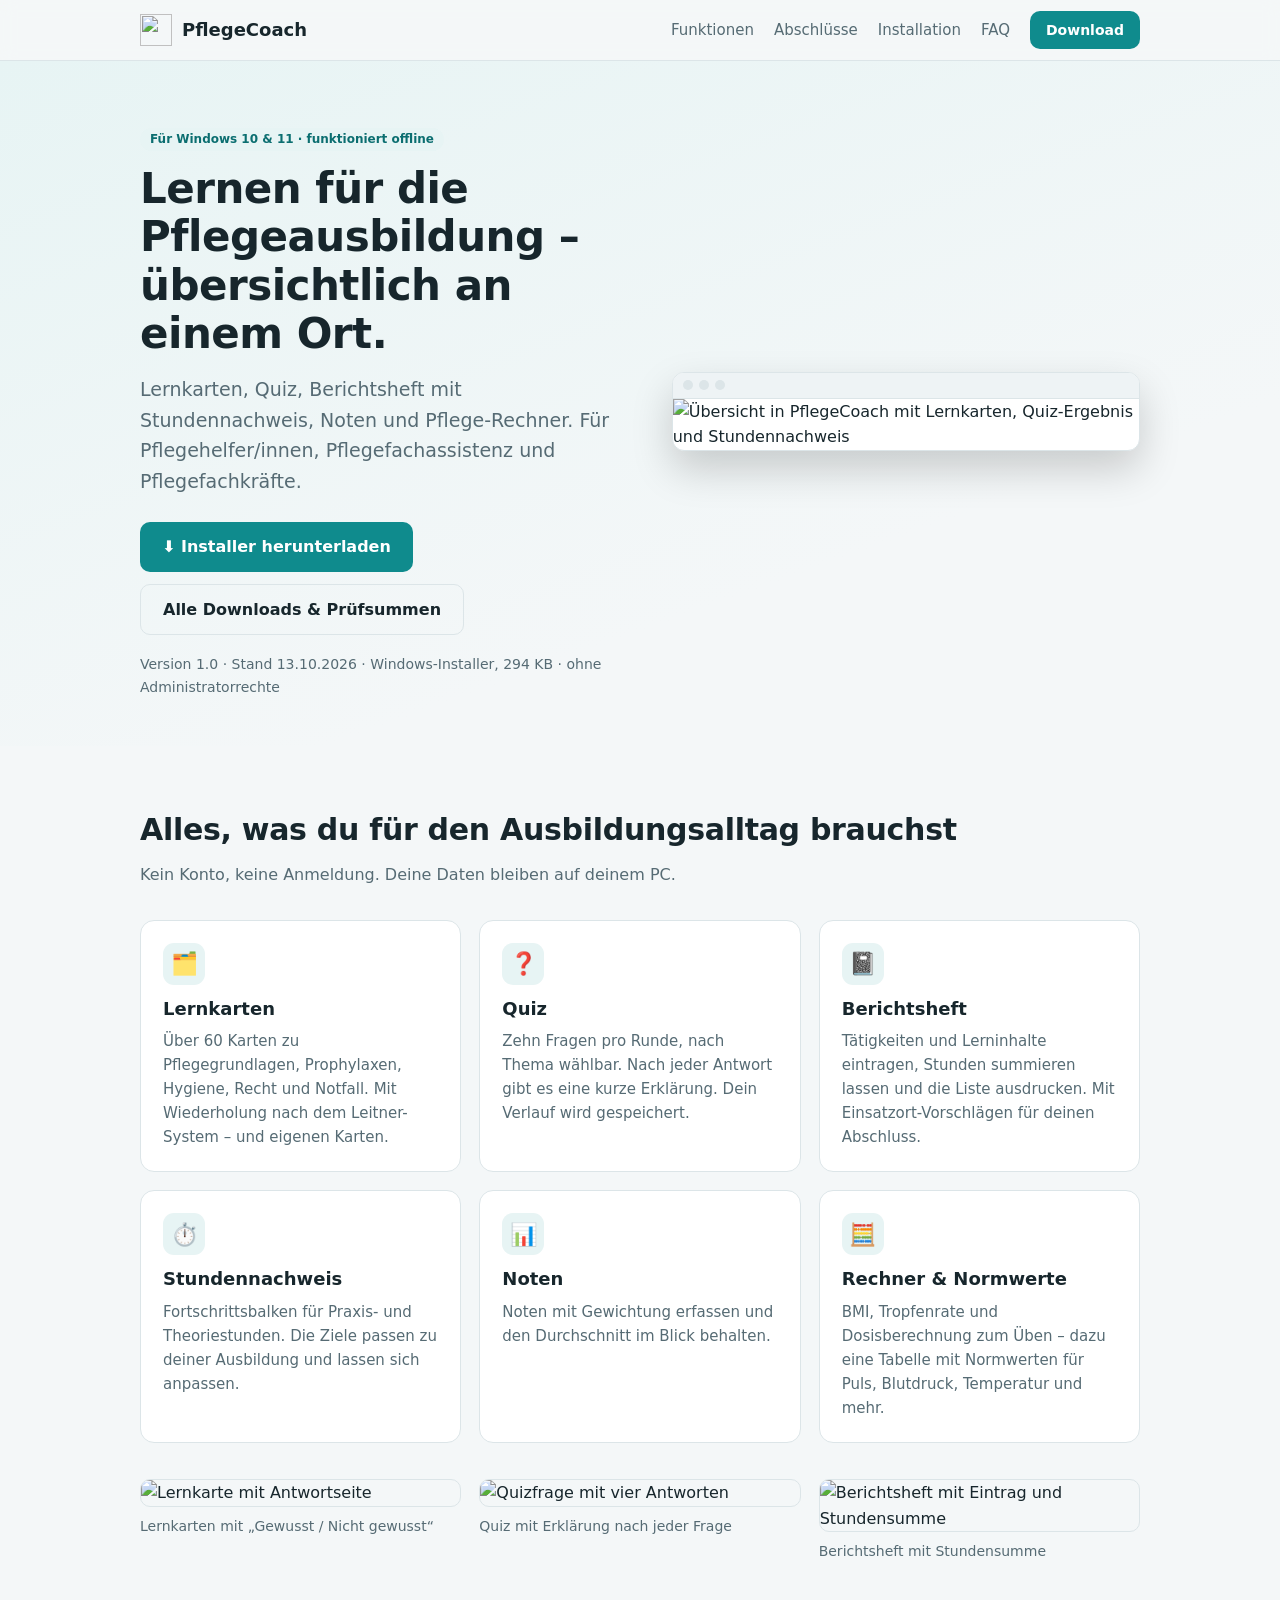
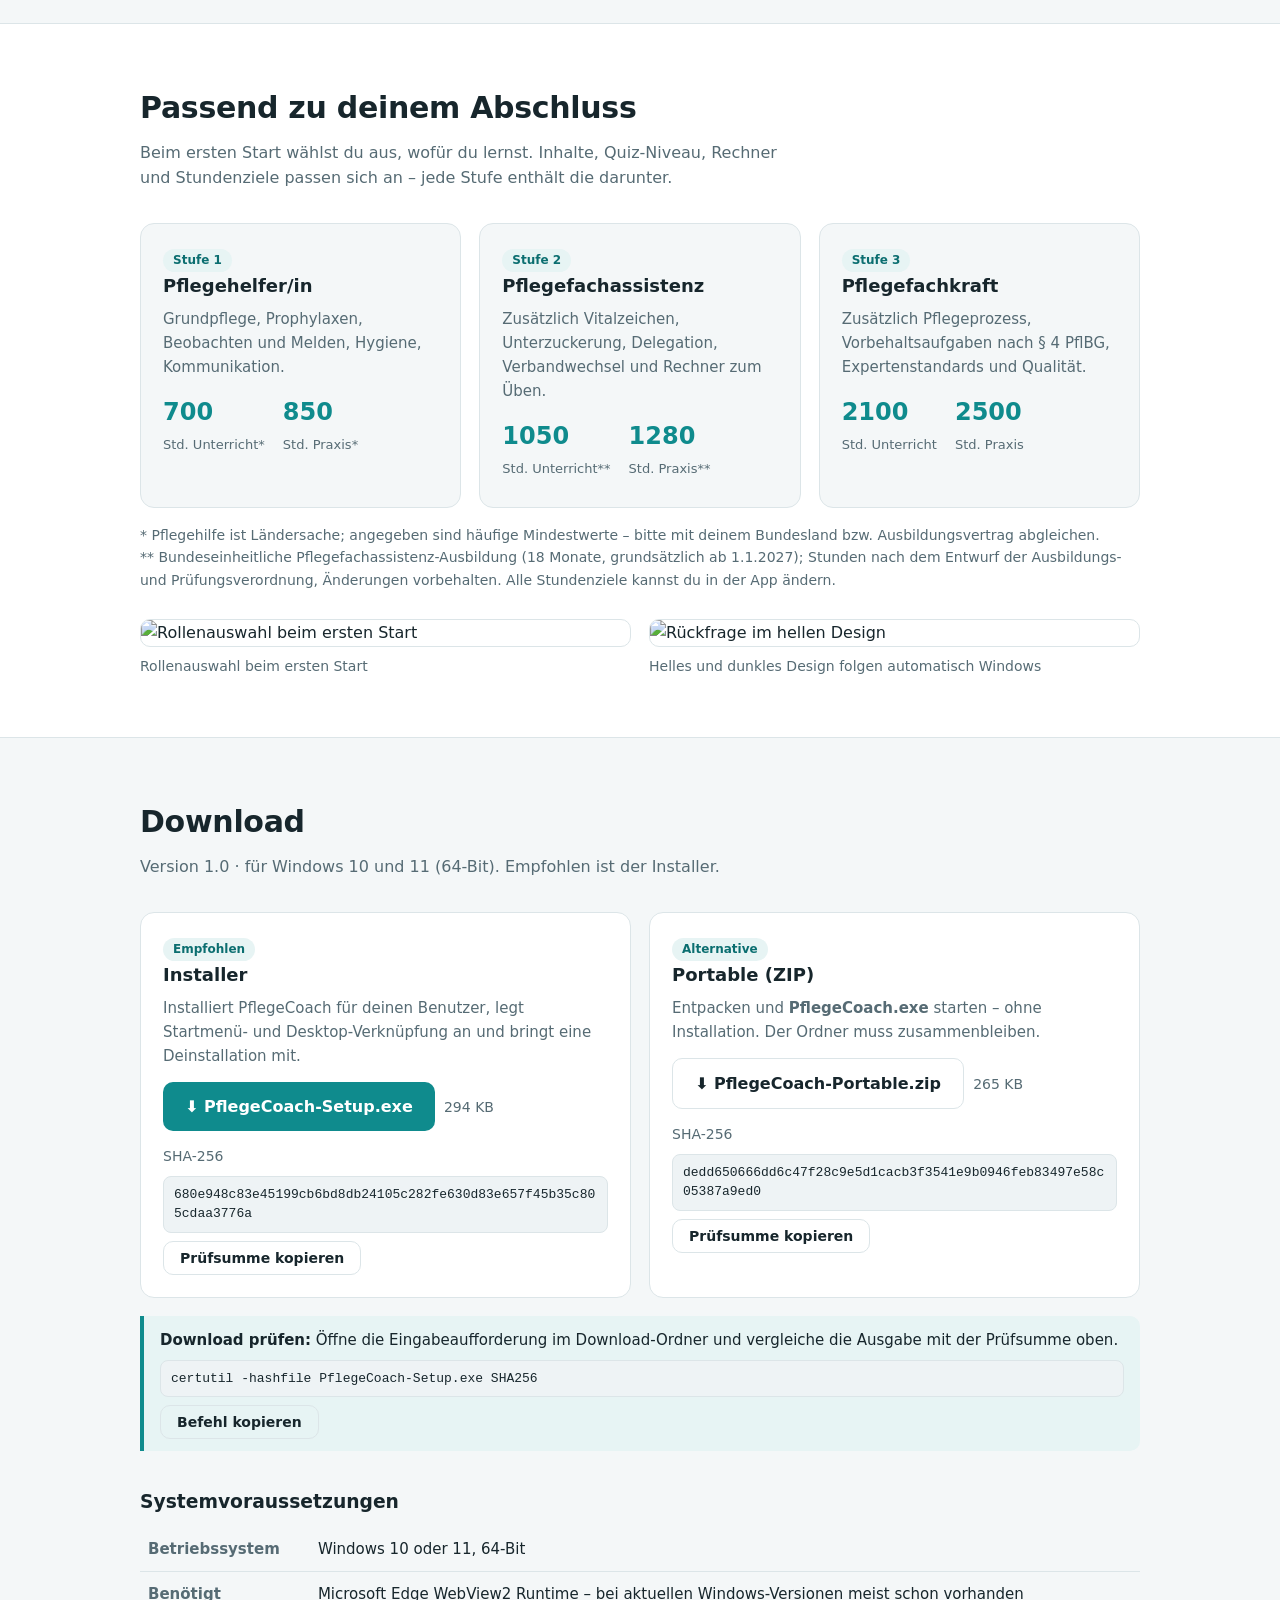
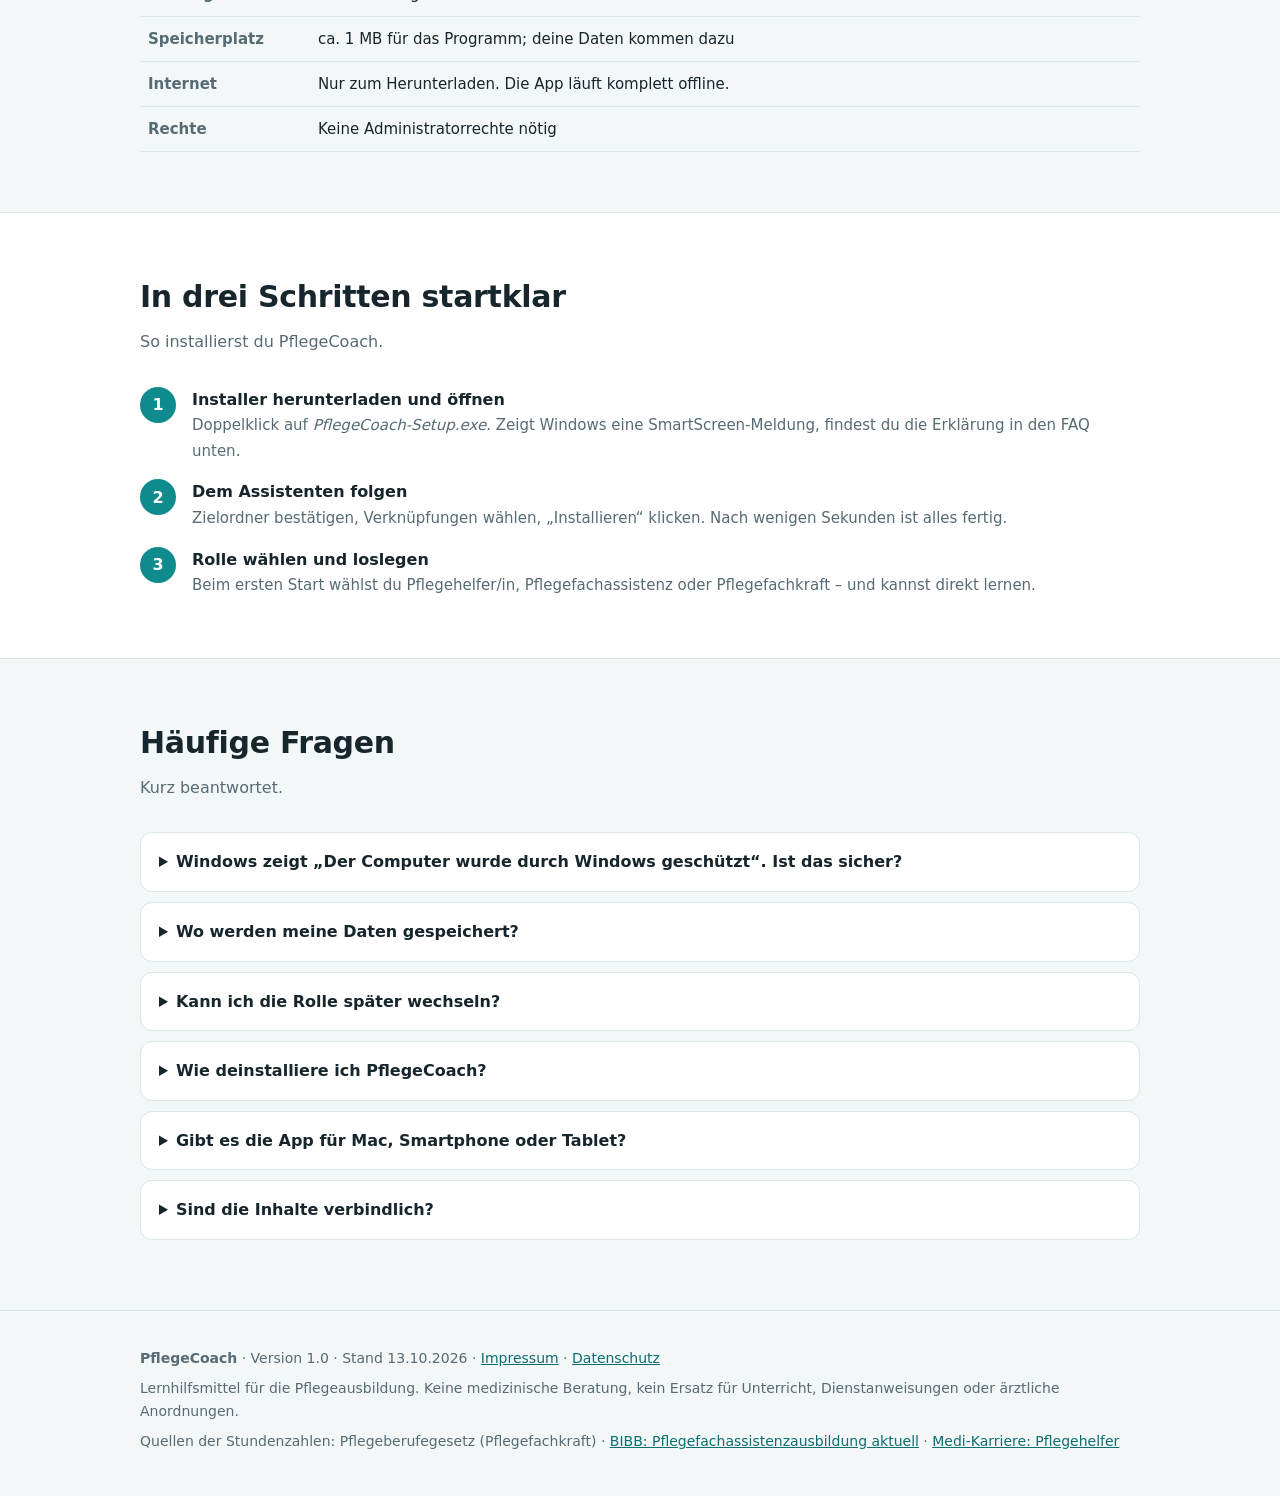
==== index.html @ d949d6c8 "Add files via upload" ====
<!doctype html>
<html lang="de">
<head>
<meta charset="utf-8">
<meta name="viewport" content="width=device-width,initial-scale=1">
<title>PflegeCoach – Lernen für die Pflegeausbildung | Download für Windows</title>
<meta name="description" content="PflegeCoach: Lernkarten, Quiz, Berichtsheft und Stundennachweis für Pflegehelfer, Pflegefachassistenz und Pflegefachkräfte. Offline-App für Windows – jetzt herunterladen.">
<link rel="icon" href="favicon.ico">
<style>
:root{--bg:#f4f7f8;--card:#fff;--tx:#17262c;--mut:#566b74;--pri:#0f8b8d;--pri2:#0b6e70;--bd:#dce5e8;--soft:#e7f4f4;--code:#eef3f5;--hero:linear-gradient(160deg,#e7f4f4 0%,#f4f7f8 70%)}
@media (prefers-color-scheme:dark){:root{--bg:#0f1618;--card:#182226;--tx:#e6eef0;--mut:#9bb0b8;--pri:#2bb5b8;--pri2:#47c9cc;--bd:#2a3a40;--soft:#16302f;--code:#0f1618;--hero:linear-gradient(160deg,#143030 0%,#0f1618 70%)}}
*{box-sizing:border-box}
html{scroll-behavior:smooth}section{scroll-margin-top:70px}
body{margin:0;font:16px/1.6 "Segoe UI",system-ui,-apple-system,sans-serif;background:var(--bg);color:var(--tx)}
a{color:var(--pri2)}
img{max-width:100%;height:auto}
.wrap{max-width:1040px;margin:0 auto;padding:0 20px}
header{position:sticky;top:0;z-index:10;background:color-mix(in srgb,var(--bg) 88%,transparent);backdrop-filter:blur(8px);border-bottom:1px solid var(--bd)}
.nav{display:flex;align-items:center;gap:20px;height:60px}
.brand{display:flex;align-items:center;gap:10px;font-weight:700;font-size:18px;color:var(--tx);text-decoration:none;margin-right:auto}
.brand img{width:32px;height:32px}
.nav a.l{color:var(--mut);text-decoration:none;font-size:15px}.nav a.l:hover{color:var(--tx)}
.btn{display:inline-flex;align-items:center;gap:8px;background:var(--pri);color:#fff;text-decoration:none;border-radius:10px;padding:12px 22px;font-weight:600;font-size:16px;border:0;cursor:pointer;font-family:inherit}
.btn:hover{background:var(--pri2)}
.btn.g{background:transparent;color:var(--tx);border:1px solid var(--bd)}.btn.g:hover{background:var(--soft)}
.btn.s{padding:8px 16px;font-size:14px}
.hero{background:var(--hero);padding:64px 0 48px}
.hero .wrap{display:grid;grid-template-columns:1.05fr 1fr;gap:40px;align-items:center}
h1{font-size:42px;line-height:1.15;margin:0 0 16px;letter-spacing:-.5px}
.lead{font-size:19px;color:var(--mut);margin:0 0 26px}
.cta{display:flex;flex-wrap:wrap;gap:12px;margin-bottom:18px}
.meta{font-size:14px;color:var(--mut)}
.frame{border:1px solid var(--bd);border-radius:12px;overflow:hidden;box-shadow:0 18px 40px rgba(0,0,0,.18);background:var(--card)}
.frame .bar{height:26px;background:var(--code);border-bottom:1px solid var(--bd);display:flex;align-items:center;gap:6px;padding:0 10px}
.frame .bar i{width:10px;height:10px;border-radius:50%;background:var(--bd)}
.frame img{display:block;width:100%}
section{padding:60px 0}
section.alt{background:var(--card);border-block:1px solid var(--bd)}
h2{font-size:30px;margin:0 0 8px;letter-spacing:-.3px}
.sub{color:var(--mut);margin:0 0 32px;max-width:640px}
.grid{display:grid;gap:18px}
.g3{grid-template-columns:repeat(3,1fr)}.g2{grid-template-columns:repeat(2,1fr)}
.card{background:var(--card);border:1px solid var(--bd);border-radius:14px;padding:22px}
section.alt .card{background:var(--bg)}
.card h3{margin:10px 0 6px;font-size:18px}.card p{margin:0;color:var(--mut);font-size:15px}
.ic{width:42px;height:42px;border-radius:11px;background:var(--soft);display:grid;place-items:center;font-size:22px}
.role h3{margin-top:0}
.role .h{display:flex;gap:18px;margin:14px 0 4px}.role .h b{display:block;font-size:24px;color:var(--pri)}.role .h span{font-size:13px;color:var(--mut)}
.tag{display:inline-block;font-size:12px;background:var(--soft);color:var(--pri2);border-radius:20px;padding:2px 10px;font-weight:600}
.steps{counter-reset:s;display:grid;gap:16px}
.step{display:flex;gap:16px;align-items:flex-start}
.step:before{counter-increment:s;content:counter(s);flex:none;width:36px;height:36px;border-radius:50%;background:var(--pri);color:#fff;display:grid;place-items:center;font-weight:700}
.step b{display:block}.step span{color:var(--mut);font-size:15px}
.shots{display:grid;grid-template-columns:repeat(3,1fr);gap:18px}
.shots figure{margin:0}.shots figcaption{font-size:14px;color:var(--mut);margin-top:8px}
.shots img{border:1px solid var(--bd);border-radius:10px;display:block;width:100%}
.dl{display:grid;grid-template-columns:1fr 1fr;gap:18px}
.dl .card h3{margin-top:0}
code,.hash{font:13px/1.5 Consolas,"Cascadia Mono",monospace;background:var(--code);border:1px solid var(--bd);border-radius:8px;padding:8px 10px;display:block;word-break:break-all;margin:8px 0}
.row{display:flex;gap:8px;align-items:center;flex-wrap:wrap}
table{width:100%;border-collapse:collapse;font-size:15px}td,th{padding:10px 8px;border-bottom:1px solid var(--bd);text-align:left;vertical-align:top}th{color:var(--mut);font-weight:600}
details{background:var(--card);border:1px solid var(--bd);border-radius:12px;padding:4px 18px;margin-bottom:10px}
summary{cursor:pointer;font-weight:600;padding:12px 0}
details p{margin:0 0 14px;color:var(--mut)}
footer{padding:36px 0;border-top:1px solid var(--bd);color:var(--mut);font-size:14px}
footer p{margin:0 0 8px}
.note{border-left:4px solid var(--pri);background:var(--soft);border-radius:0 10px 10px 0;padding:12px 16px;font-size:15px;margin-top:18px}
@media (max-width:820px){.hero .wrap,.dl{grid-template-columns:1fr}.g3,.shots{grid-template-columns:1fr}.g2{grid-template-columns:1fr}h1{font-size:32px}.nav a.l{display:none}.hero{padding:40px 0 32px}section{padding:44px 0}}
</style>
</head>
<body>
<header><div class="wrap nav">
 <a class="brand" href="#"><img src="img/icon.png" alt="">PflegeCoach</a>
 <a class="l" href="#funktionen">Funktionen</a><a class="l" href="#rollen">Abschlüsse</a><a class="l" href="#installation">Installation</a><a class="l" href="#faq">FAQ</a>
 <a class="btn s" href="#download">Download</a>
</div></header>

<div class="hero"><div class="wrap">
 <div>
  <span class="tag">Für Windows 10 &amp; 11 · funktioniert offline</span>
  <h1 style="margin-top:14px">Lernen für die Pflegeausbildung – übersichtlich an einem Ort.</h1>
  <p class="lead">Lernkarten, Quiz, Berichtsheft mit Stundennachweis, Noten und Pflege-Rechner. Für Pflegehelfer/innen, Pflegefachassistenz und Pflegefachkräfte.</p>
  <div class="cta">
   <a class="btn" href="downloads/PflegeCoach-Setup.exe" download>⬇ Installer herunterladen</a>
   <a class="btn g" href="#download">Alle Downloads &amp; Prüfsummen</a>
  </div>
  <div class="meta">Version 1.0 · Stand 13.10.2026 · Windows-Installer, 294 KB · ohne Administratorrechte</div>
 </div>
 <div class="frame"><div class="bar"><i></i><i></i><i></i></div><img src="img/uebersicht.png" alt="Übersicht in PflegeCoach mit Lernkarten, Quiz-Ergebnis und Stundennachweis"></div>
</div></div>

<section id="funktionen"><div class="wrap">
 <h2>Alles, was du für den Ausbildungsalltag brauchst</h2>
 <p class="sub">Kein Konto, keine Anmeldung. Deine Daten bleiben auf deinem PC.</p>
 <div class="grid g3">
  <div class="card"><div class="ic">🗂️</div><h3>Lernkarten</h3><p>Über 60 Karten zu Pflegegrundlagen, Prophylaxen, Hygiene, Recht und Notfall. Mit Wiederholung nach dem Leitner-System – und eigenen Karten.</p></div>
  <div class="card"><div class="ic">❓</div><h3>Quiz</h3><p>Zehn Fragen pro Runde, nach Thema wählbar. Nach jeder Antwort gibt es eine kurze Erklärung. Dein Verlauf wird gespeichert.</p></div>
  <div class="card"><div class="ic">📓</div><h3>Berichtsheft</h3><p>Tätigkeiten und Lerninhalte eintragen, Stunden summieren lassen und die Liste ausdrucken. Mit Einsatzort-Vorschlägen für deinen Abschluss.</p></div>
  <div class="card"><div class="ic">⏱️</div><h3>Stundennachweis</h3><p>Fortschrittsbalken für Praxis- und Theoriestunden. Die Ziele passen zu deiner Ausbildung und lassen sich anpassen.</p></div>
  <div class="card"><div class="ic">📊</div><h3>Noten</h3><p>Noten mit Gewichtung erfassen und den Durchschnitt im Blick behalten.</p></div>
  <div class="card"><div class="ic">🧮</div><h3>Rechner &amp; Normwerte</h3><p>BMI, Tropfenrate und Dosisberechnung zum Üben – dazu eine Tabelle mit Normwerten für Puls, Blutdruck, Temperatur und mehr.</p></div>
 </div>
 <div class="shots" style="margin-top:36px">
  <figure><img src="img/lernkarten.png" alt="Lernkarte mit Antwortseite" loading="lazy"><figcaption>Lernkarten mit „Gewusst / Nicht gewusst“</figcaption></figure>
  <figure><img src="img/quiz.png" alt="Quizfrage mit vier Antworten" loading="lazy"><figcaption>Quiz mit Erklärung nach jeder Frage</figcaption></figure>
  <figure><img src="img/berichtsheft.png" alt="Berichtsheft mit Eintrag und Stundensumme" loading="lazy"><figcaption>Berichtsheft mit Stundensumme</figcaption></figure>
 </div>
</div></section>

<section id="rollen" class="alt"><div class="wrap">
 <h2>Passend zu deinem Abschluss</h2>
 <p class="sub">Beim ersten Start wählst du aus, wofür du lernst. Inhalte, Quiz-Niveau, Rechner und Stundenziele passen sich an – jede Stufe enthält die darunter.</p>
 <div class="grid g3">
  <div class="card role"><span class="tag">Stufe 1</span><h3>Pflegehelfer/in</h3><p>Grundpflege, Prophylaxen, Beobachten und Melden, Hygiene, Kommunikation.</p>
   <div class="h"><div><b>700</b><span>Std. Unterricht*</span></div><div><b>850</b><span>Std. Praxis*</span></div></div></div>
  <div class="card role"><span class="tag">Stufe 2</span><h3>Pflegefachassistenz</h3><p>Zusätzlich Vitalzeichen, Unterzuckerung, Delegation, Verbandwechsel und Rechner zum Üben.</p>
   <div class="h"><div><b>1050</b><span>Std. Unterricht**</span></div><div><b>1280</b><span>Std. Praxis**</span></div></div></div>
  <div class="card role"><span class="tag">Stufe 3</span><h3>Pflegefachkraft</h3><p>Zusätzlich Pflegeprozess, Vorbehaltsaufgaben nach § 4 PflBG, Expertenstandards und Qualität.</p>
   <div class="h"><div><b>2100</b><span>Std. Unterricht</span></div><div><b>2500</b><span>Std. Praxis</span></div></div></div>
 </div>
 <p class="meta" style="margin-top:16px">* Pflegehilfe ist Ländersache; angegeben sind häufige Mindestwerte – bitte mit deinem Bundesland bzw. Ausbildungsvertrag abgleichen.<br>** Bundeseinheitliche Pflegefachassistenz-Ausbildung (18 Monate, grundsätzlich ab 1.1.2027); Stunden nach dem Entwurf der Ausbildungs- und Prüfungsverordnung, Änderungen vorbehalten. Alle Stundenziele kannst du in der App ändern.</p>
 <div class="shots" style="margin-top:28px;grid-template-columns:repeat(2,1fr)">
  <figure><img src="img/rollenwahl.png" alt="Rollenauswahl beim ersten Start" loading="lazy"><figcaption>Rollenauswahl beim ersten Start</figcaption></figure>
  <figure><img src="img/hell.png" alt="Rückfrage im hellen Design" loading="lazy"><figcaption>Helles und dunkles Design folgen automatisch Windows</figcaption></figure>
 </div>
</div></section>

<section id="download"><div class="wrap">
 <h2>Download</h2>
 <p class="sub">Version 1.0 · für Windows 10 und 11 (64-Bit). Empfohlen ist der Installer.</p>
 <div class="dl">
  <div class="card">
   <span class="tag">Empfohlen</span>
   <h3>Installer</h3>
   <p>Installiert PflegeCoach für deinen Benutzer, legt Startmenü- und Desktop-Verknüpfung an und bringt eine Deinstallation mit.</p>
   <p style="margin:14px 0"><a class="btn" href="downloads/PflegeCoach-Setup.exe" download>⬇ PflegeCoach-Setup.exe</a> <span class="meta">&nbsp;294 KB</span></p>
   <div class="meta">SHA-256</div>
   <div class="hash" id="h1">680e948c83e45199cb6bd8db24105c282fe630d83e657f45b35c805cdaa3776a</div>
   <button class="btn g s" data-copy="h1">Prüfsumme kopieren</button>
  </div>
  <div class="card">
   <span class="tag">Alternative</span>
   <h3>Portable (ZIP)</h3>
   <p>Entpacken und <b>PflegeCoach.exe</b> starten – ohne Installation. Der Ordner muss zusammenbleiben.</p>
   <p style="margin:14px 0"><a class="btn g" href="downloads/PflegeCoach-Portable.zip" download>⬇ PflegeCoach-Portable.zip</a> <span class="meta">&nbsp;265 KB</span></p>
   <div class="meta">SHA-256</div>
   <div class="hash" id="h2">dedd650666dd6c47f28c9e5d1cacb3f3541e9b0946feb83497e58c05387a9ed0</div>
   <button class="btn g s" data-copy="h2">Prüfsumme kopieren</button>
  </div>
 </div>
 <div class="note"><b>Download prüfen:</b> Öffne die Eingabeaufforderung im Download-Ordner und vergleiche die Ausgabe mit der Prüfsumme oben.
  <code id="cmd">certutil -hashfile PflegeCoach-Setup.exe SHA256</code>
  <button class="btn g s" data-copy="cmd">Befehl kopieren</button></div>
 <h3 style="margin:36px 0 10px">Systemvoraussetzungen</h3>
 <table>
  <tr><th>Betriebssystem</th><td>Windows 10 oder 11, 64-Bit</td></tr>
  <tr><th>Benötigt</th><td>Microsoft Edge WebView2 Runtime – bei aktuellen Windows-Versionen meist schon vorhanden</td></tr>
  <tr><th>Speicherplatz</th><td>ca. 1 MB für das Programm; deine Daten kommen dazu</td></tr>
  <tr><th>Internet</th><td>Nur zum Herunterladen. Die App läuft komplett offline.</td></tr>
  <tr><th>Rechte</th><td>Keine Administratorrechte nötig</td></tr>
 </table>
</div></section>

<section id="installation" class="alt"><div class="wrap">
 <h2>In drei Schritten startklar</h2>
 <p class="sub">So installierst du PflegeCoach.</p>
 <div class="steps">
  <div class="step"><div><b>Installer herunterladen und öffnen</b><span>Doppelklick auf <i>PflegeCoach-Setup.exe</i>. Zeigt Windows eine SmartScreen-Meldung, findest du die Erklärung in den FAQ unten.</span></div></div>
  <div class="step"><div><b>Dem Assistenten folgen</b><span>Zielordner bestätigen, Verknüpfungen wählen, „Installieren“ klicken. Nach wenigen Sekunden ist alles fertig.</span></div></div>
  <div class="step"><div><b>Rolle wählen und loslegen</b><span>Beim ersten Start wählst du Pflegehelfer/in, Pflegefachassistenz oder Pflegefachkraft – und kannst direkt lernen.</span></div></div>
 </div>
</div></section>

<section id="faq"><div class="wrap">
 <h2>Häufige Fragen</h2><p class="sub">Kurz beantwortet.</p>
 <details><summary>Windows zeigt „Der Computer wurde durch Windows geschützt“. Ist das sicher?</summary><p>Die Datei ist nicht mit einem kostenpflichtigen Code-Signing-Zertifikat signiert, deshalb warnt SmartScreen bei unbekannten Programmen. Du kannst die Echtheit prüfen: Vergleiche die SHA-256-Prüfsumme (siehe Download). Stimmt sie überein, klicke auf „Weitere Informationen“ und dann auf „Trotzdem ausführen“.</p></details>
 <details><summary>Wo werden meine Daten gespeichert?</summary><p>Lokal auf deinem PC unter <b>%LOCALAPPDATA%\PflegeCoach</b>. Die App selbst sendet keine Daten ins Internet. Unter „Daten“ kannst du jederzeit eine Sicherung als Datei exportieren und wieder importieren.</p></details>
 <details><summary>Kann ich die Rolle später wechseln?</summary><p>Ja, unter „Daten“. Dein Lernfortschritt bleibt erhalten. Die Stundenziele werden auf den neuen Abschluss gesetzt und lassen sich anpassen.</p></details>
 <details><summary>Wie deinstalliere ich PflegeCoach?</summary><p>Über „Einstellungen → Apps → PflegeCoach → Deinstallieren“ oder über die Verknüpfung im Startmenü. Du wirst gefragt, ob deine Daten behalten werden sollen – vorausgewählt ist „behalten“.</p></details>
 <details><summary>Gibt es die App für Mac, Smartphone oder Tablet?</summary><p>Aktuell nur für Windows 10/11 (64-Bit).</p></details>
 <details><summary>Sind die Inhalte verbindlich?</summary><p>Nein. PflegeCoach ist ein Lernhilfsmittel. Die Inhalte wurden nach bestem Wissen erstellt, ersetzen aber weder Unterricht noch Dienstanweisungen oder Haus- und Schulstandards. Vorschriften und Stundenzahlen können je nach Bundesland und Einrichtung abweichen.</p></details>
</div></section>

<footer><div class="wrap">
 <p><b>PflegeCoach</b> · Version 1.0 · Stand 13.10.2026 · <a href="impressum.html">Impressum</a> · <a href="datenschutz.html">Datenschutz</a></p>
 <p>Lernhilfsmittel für die Pflegeausbildung. Keine medizinische Beratung, kein Ersatz für Unterricht, Dienstanweisungen oder ärztliche Anordnungen.</p>
 <p>Quellen der Stundenzahlen: Pflegeberufegesetz (Pflegefachkraft) · <a href="https://www.bibb.de/pub-pflegefachassistenzausbildung-aktuell">BIBB: Pflegefachassistenzausbildung aktuell</a> · <a href="https://medi-karriere.de/medizinische-berufe/pflegehelfer">Medi-Karriere: Pflegehelfer</a></p>
</div></footer>

<script>
document.querySelectorAll("[data-copy]").forEach(function(b){
 b.addEventListener("click",function(){
  var t=document.getElementById(b.dataset.copy).textContent.trim(),old=b.textContent;
  try{navigator.clipboard.writeText(t).then(function(){b.textContent="Kopiert ✓";setTimeout(function(){b.textContent=old},1800)},function(){b.textContent="Bitte manuell kopieren"})}
  catch(e){b.textContent="Bitte manuell kopieren"}
 });
});
</script>
</body>
</html>
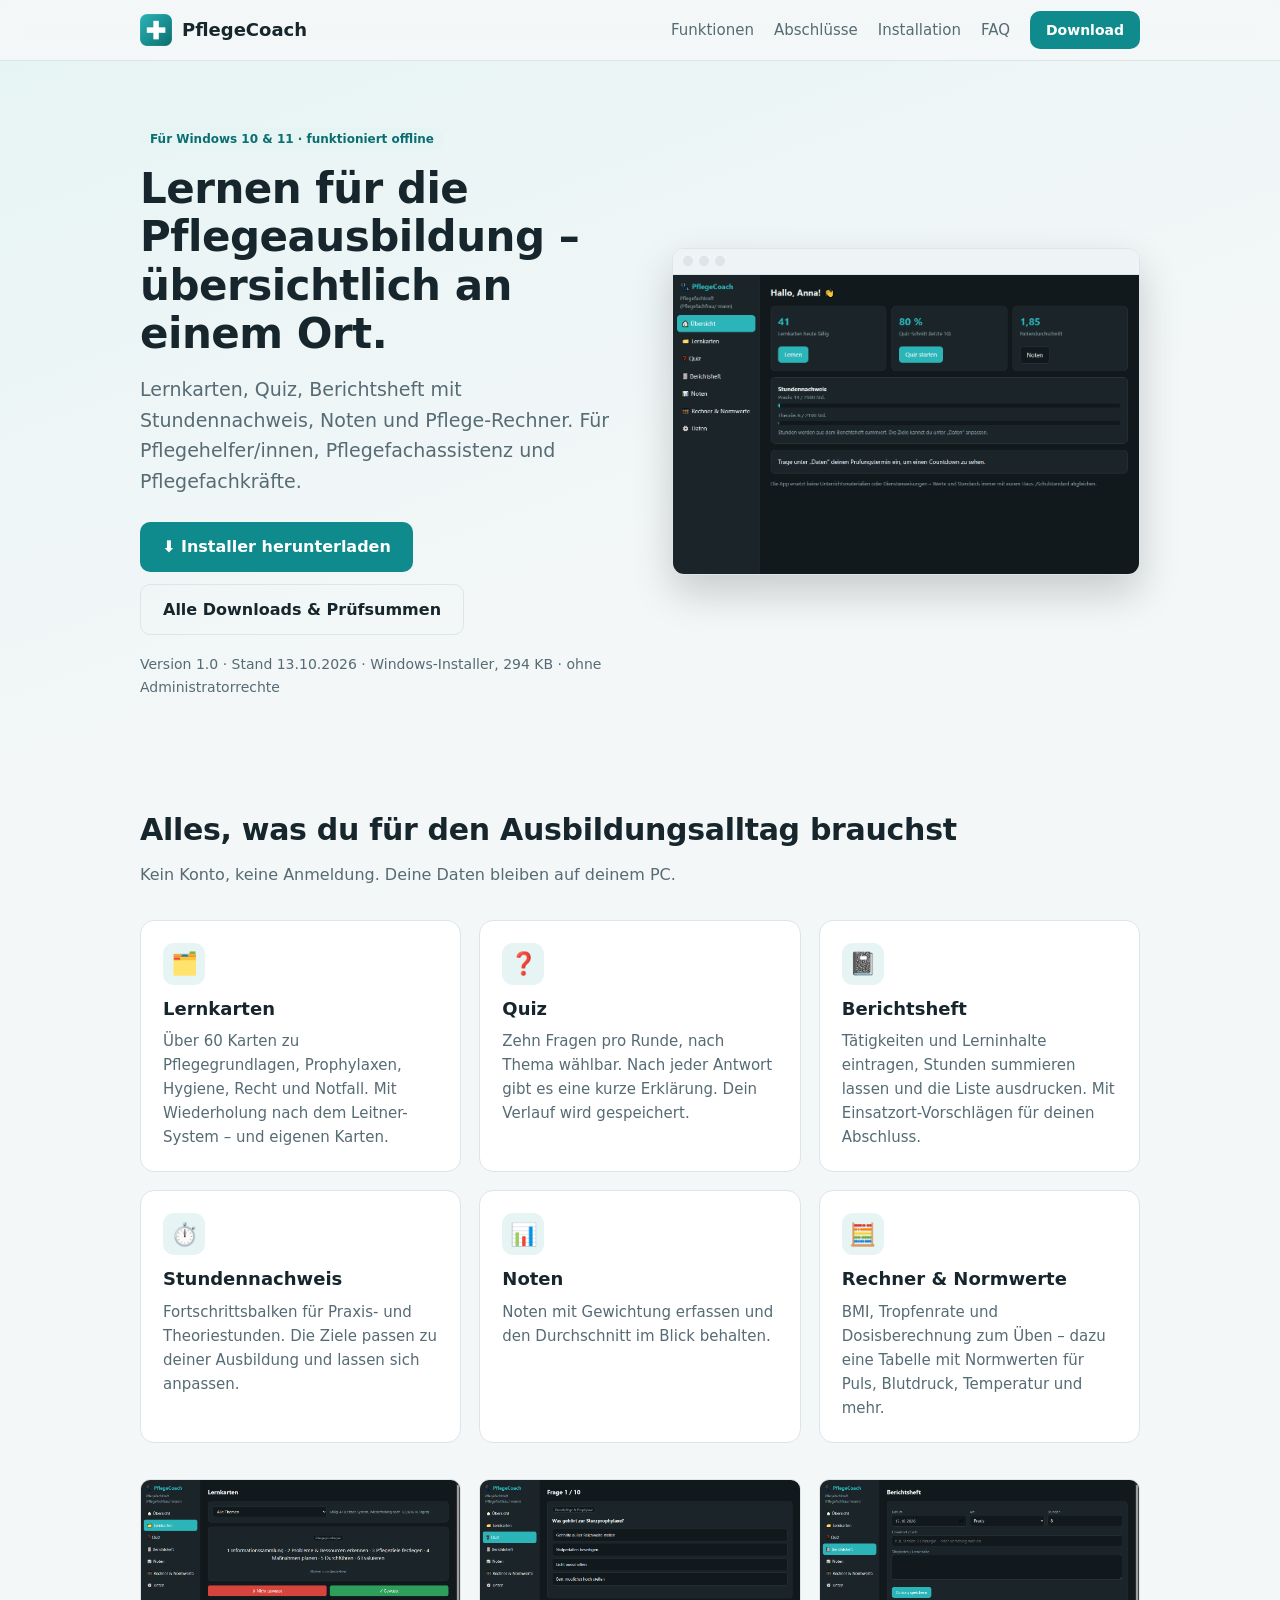
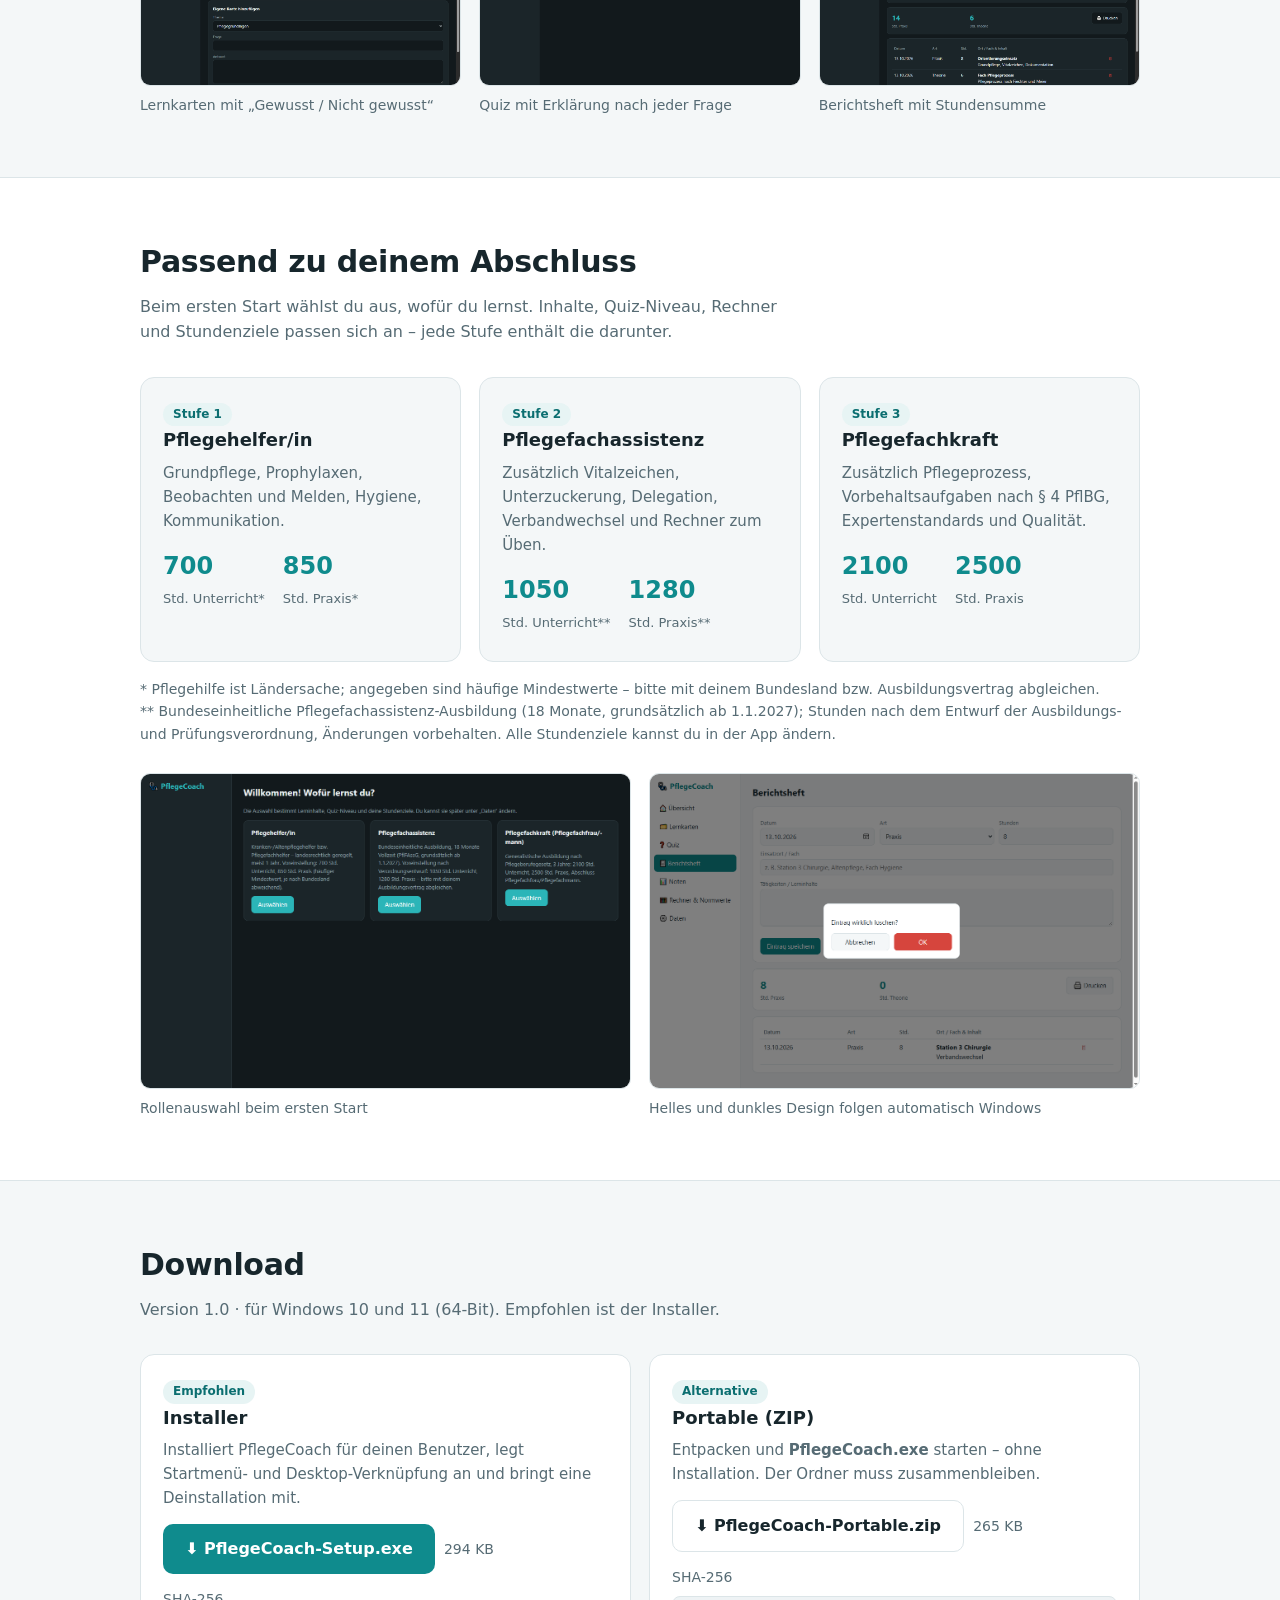
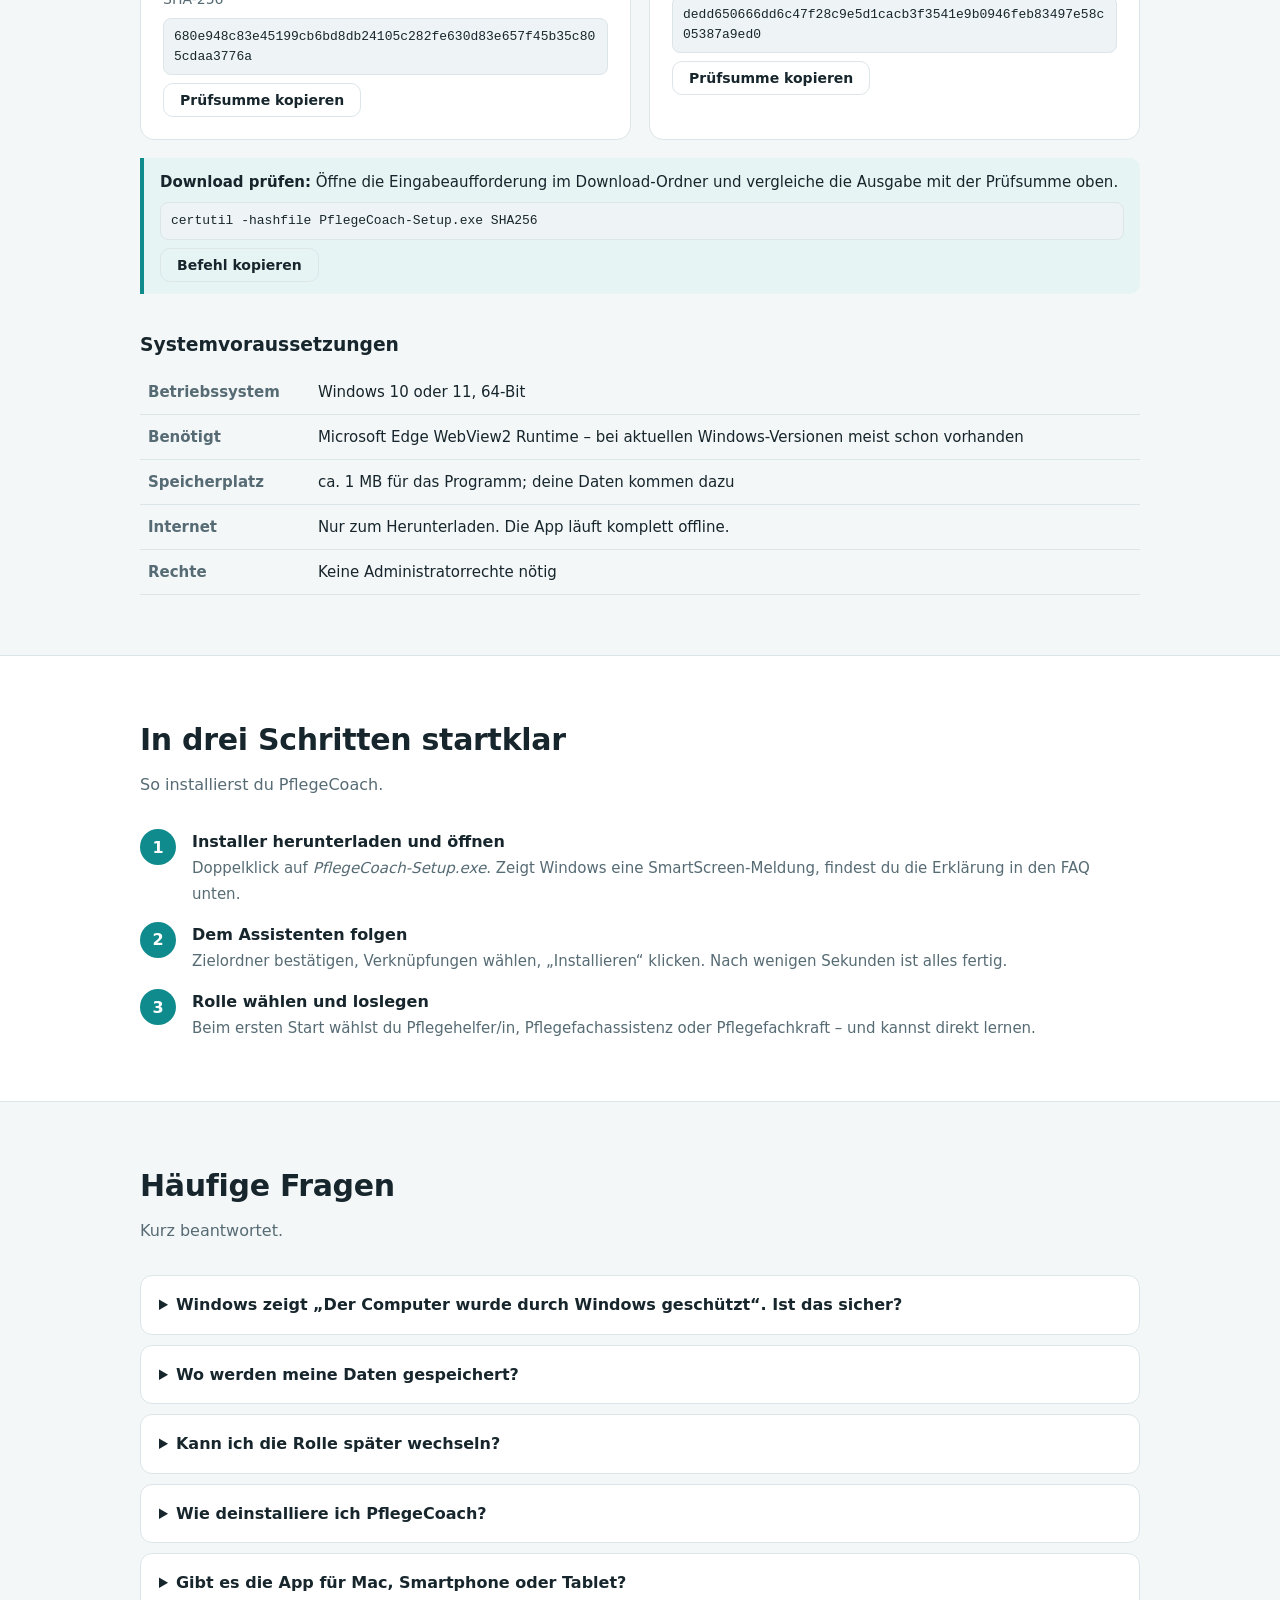
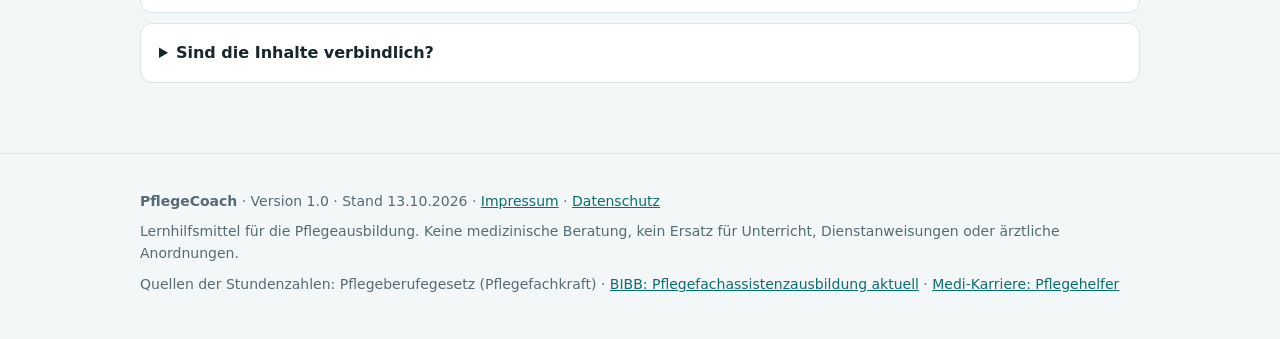
==== commit b6328072: "Startseite: Hinweis für Handy-Besucher (App läuft nur auf Windows-PCs) mit Link-Teilen-Button Co-Aut" ====
--- a/index.html
+++ b/index.html
@@ -65,7 +65,9 @@
 footer{padding:36px 0;border-top:1px solid var(--bd);color:var(--mut);font-size:14px}
 footer p{margin:0 0 8px}
 .note{border-left:4px solid var(--pri);background:var(--soft);border-radius:0 10px 10px 0;padding:12px 16px;font-size:15px;margin-top:18px}
-@media (max-width:820px){.hero .wrap,.dl{grid-template-columns:1fr}.g3,.shots{grid-template-columns:1fr}.g2{grid-template-columns:1fr}h1{font-size:32px}.nav a.l{display:none}.hero{padding:40px 0 32px}section{padding:44px 0}}
+.mhint{display:none;border-left:4px solid var(--pri);background:var(--soft);border-radius:0 10px 10px 0;padding:12px 14px;font-size:15px;margin:0 0 16px}
+.mhint b{display:block}.mhint .btn{margin-top:10px}
+@media (max-width:820px){.mhint{display:block}.hero .wrap,.dl{grid-template-columns:1fr}.g3,.shots{grid-template-columns:1fr}.g2{grid-template-columns:1fr}h1{font-size:32px}.nav a.l{display:none}.hero{padding:40px 0 32px}section{padding:44px 0}}
 </style>
 </head>
 <body>
@@ -84,6 +86,7 @@
    <a class="btn" href="downloads/PflegeCoach-Setup.exe" download>⬇ Installer herunterladen</a>
    <a class="btn g" href="#download">Alle Downloads &amp; Prüfsummen</a>
   </div>
+  <div class="mhint"><b>Auf dem Handy unterwegs?</b>PflegeCoach läuft nur auf Windows-PCs (Windows 10/11), nicht auf Handy oder Tablet. Öffne diese Seite am PC, um den Installer herunterzuladen.<br><button class="btn g s" id="sharebtn" type="button">Link an den PC schicken</button></div>
   <div class="meta">Version 1.0 · Stand 13.10.2026 · Windows-Installer, 294 KB · ohne Administratorrechte</div>
  </div>
  <div class="frame"><div class="bar"><i></i><i></i><i></i></div><img src="img/uebersicht.png" alt="Übersicht in PflegeCoach mit Lernkarten, Quiz-Ergebnis und Stundennachweis"></div>
@@ -128,6 +131,7 @@
 <section id="download"><div class="wrap">
  <h2>Download</h2>
  <p class="sub">Version 1.0 · für Windows 10 und 11 (64-Bit). Empfohlen ist der Installer.</p>
+ <div class="mhint"><b>Hinweis:</b>Diese Downloads sind für Windows-PCs, nicht für Handy oder Tablet.</div>
  <div class="dl">
   <div class="card">
    <span class="tag">Empfohlen</span>
@@ -188,6 +192,13 @@
 </div></footer>
 
 <script>
+(function(){var sb=document.getElementById("sharebtn");if(!sb)return;
+ sb.addEventListener("click",function(){var u=location.href.split("#")[0],old=sb.textContent;
+  function done(m){sb.textContent=m;setTimeout(function(){sb.textContent=old},2200)}
+  try{if(navigator.share){navigator.share({title:"PflegeCoach",text:"PflegeCoach – Lernen für die Pflegeausbildung (für Windows-PC)",url:u}).catch(function(){})}
+  else{navigator.clipboard.writeText(u).then(function(){done("Link kopiert ✓")},function(){done("Bitte Adresse manuell kopieren")})}}
+  catch(e){done("Bitte Adresse manuell kopieren")}});
+})();
 document.querySelectorAll("[data-copy]").forEach(function(b){
  b.addEventListener("click",function(){
   var t=document.getElementById(b.dataset.copy).textContent.trim(),old=b.textContent;
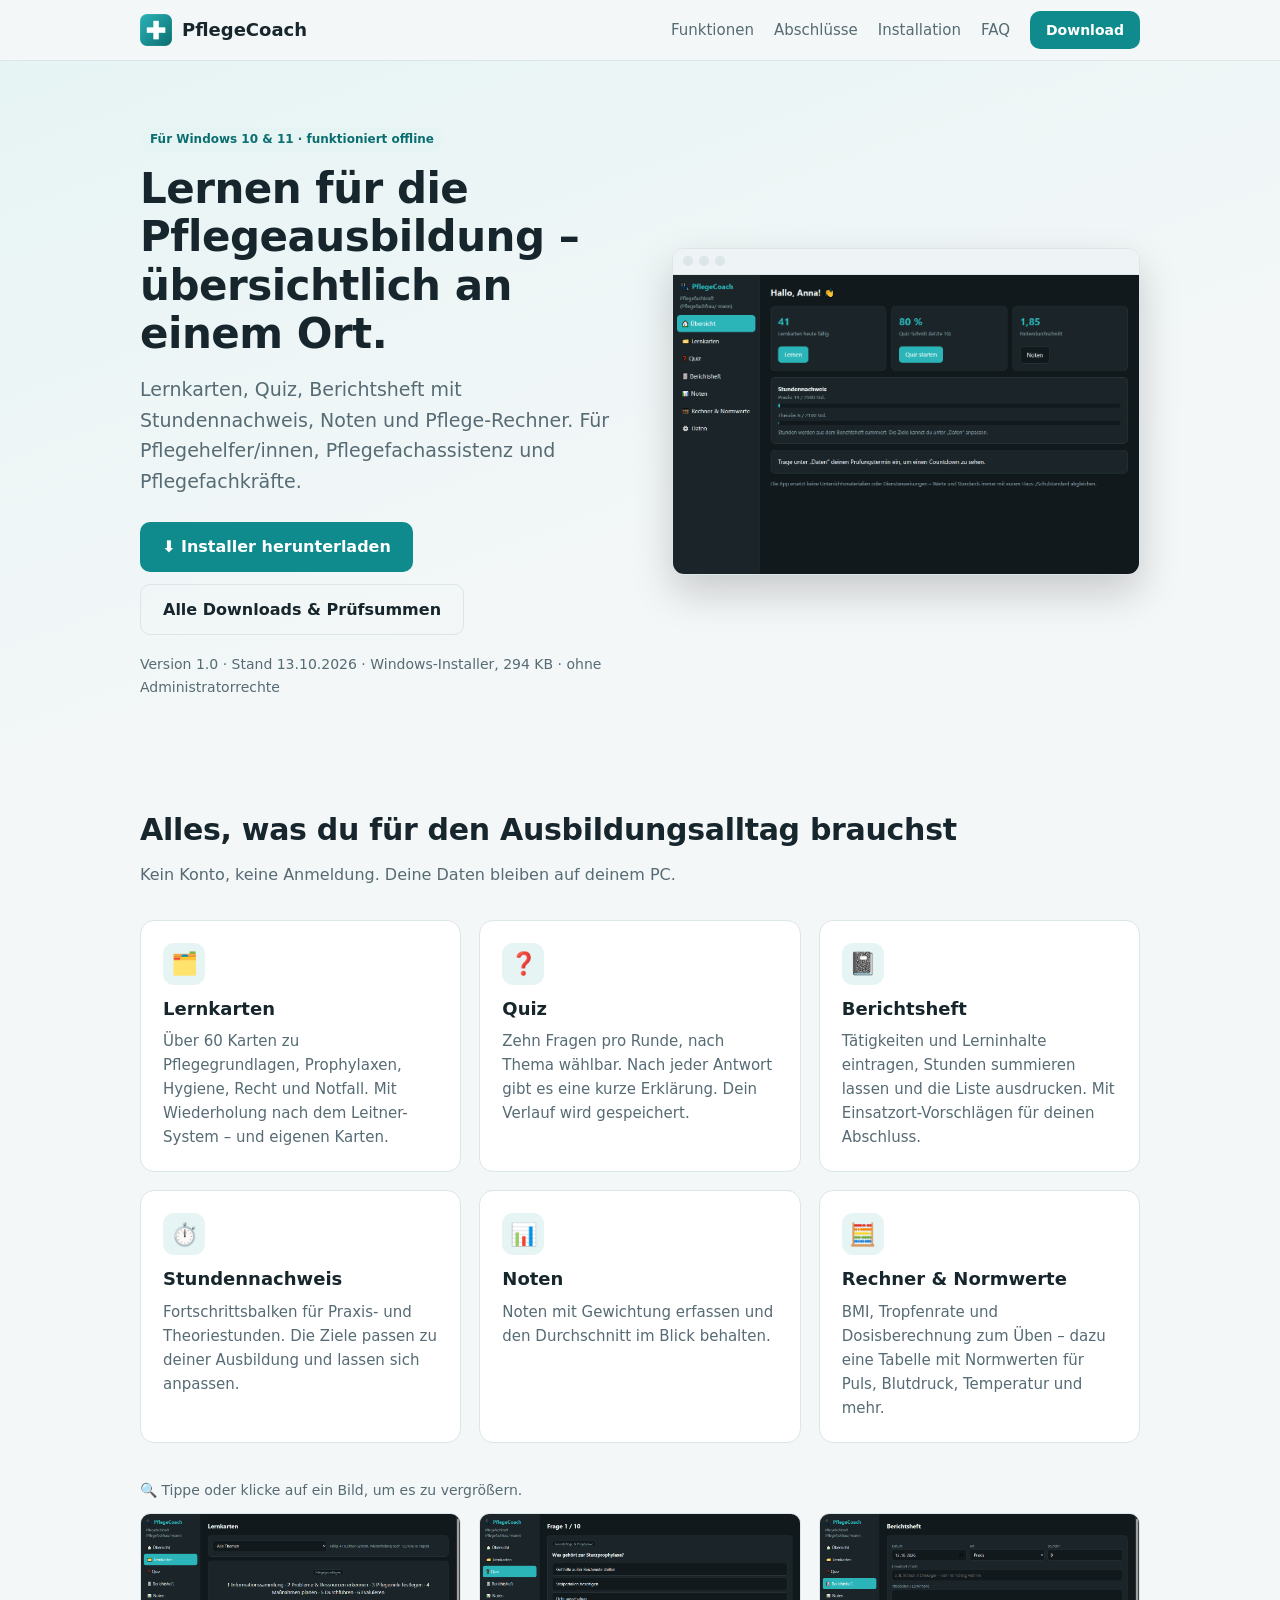
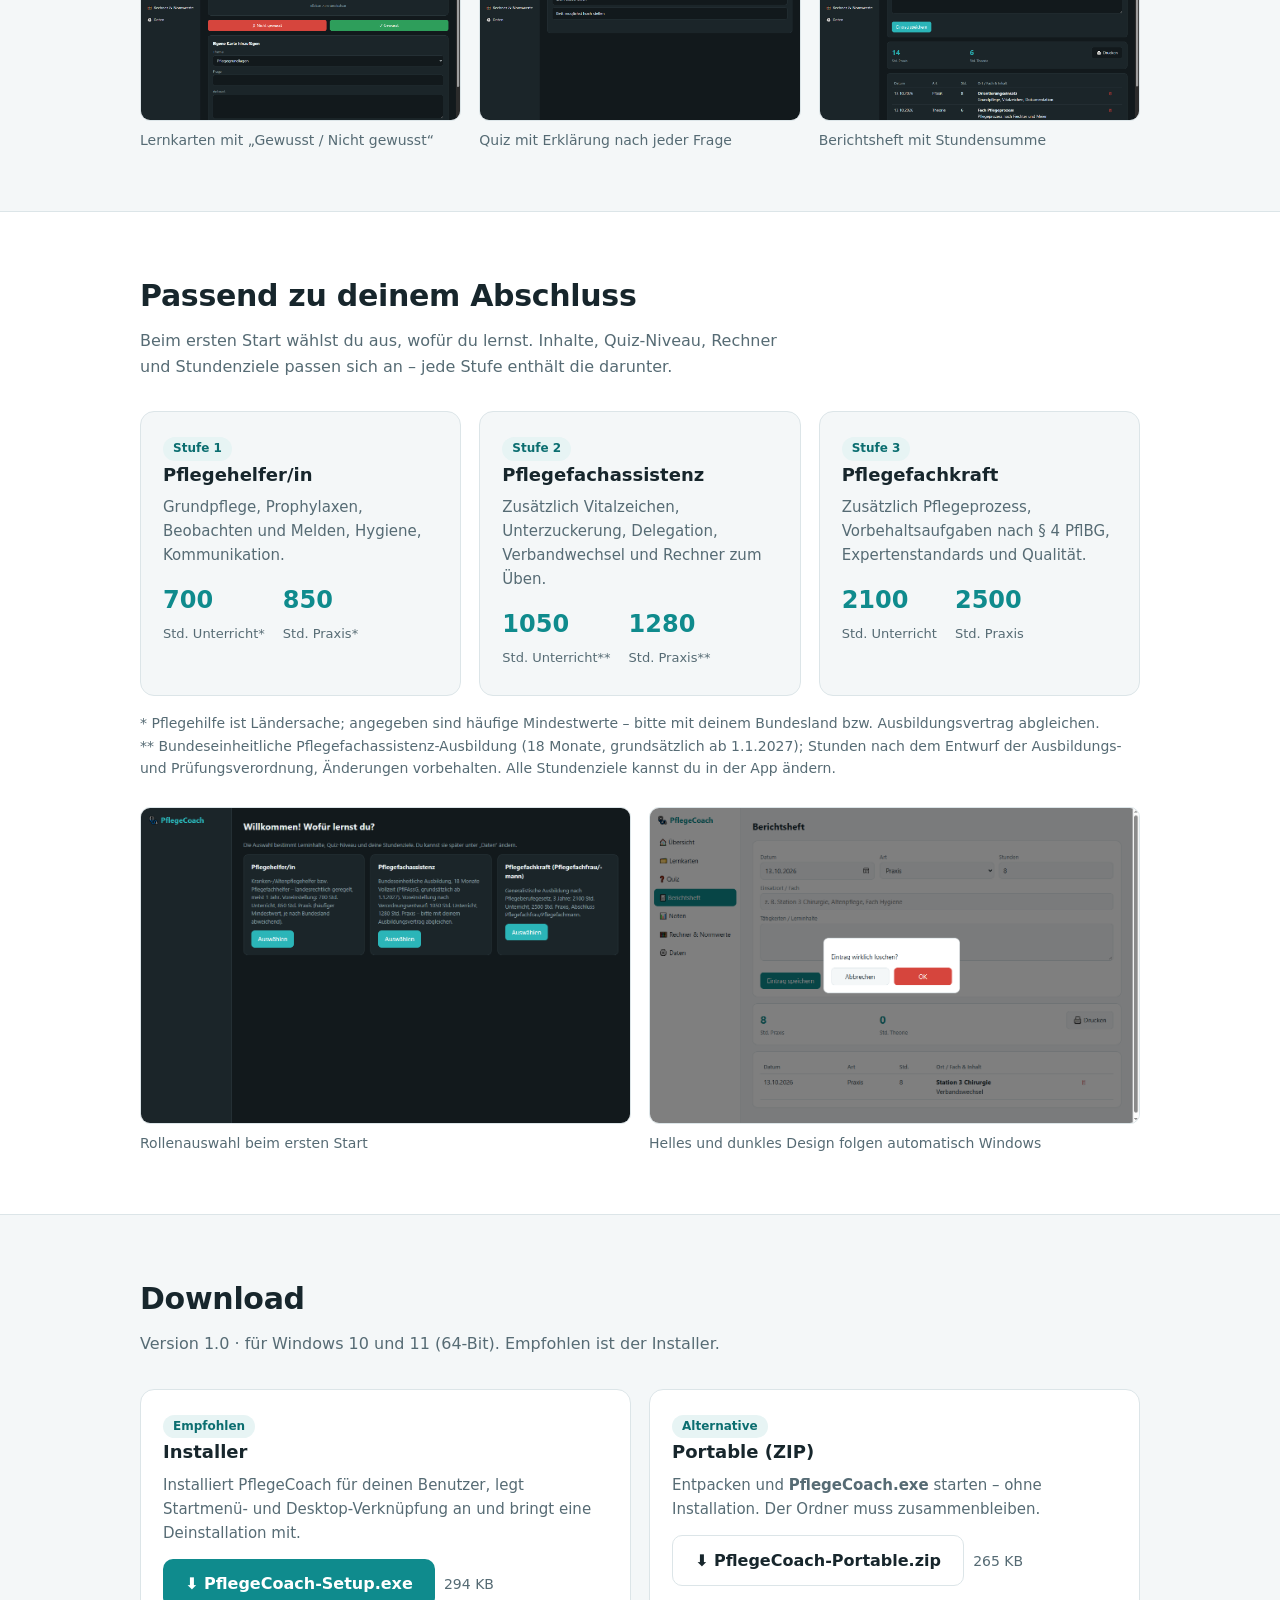
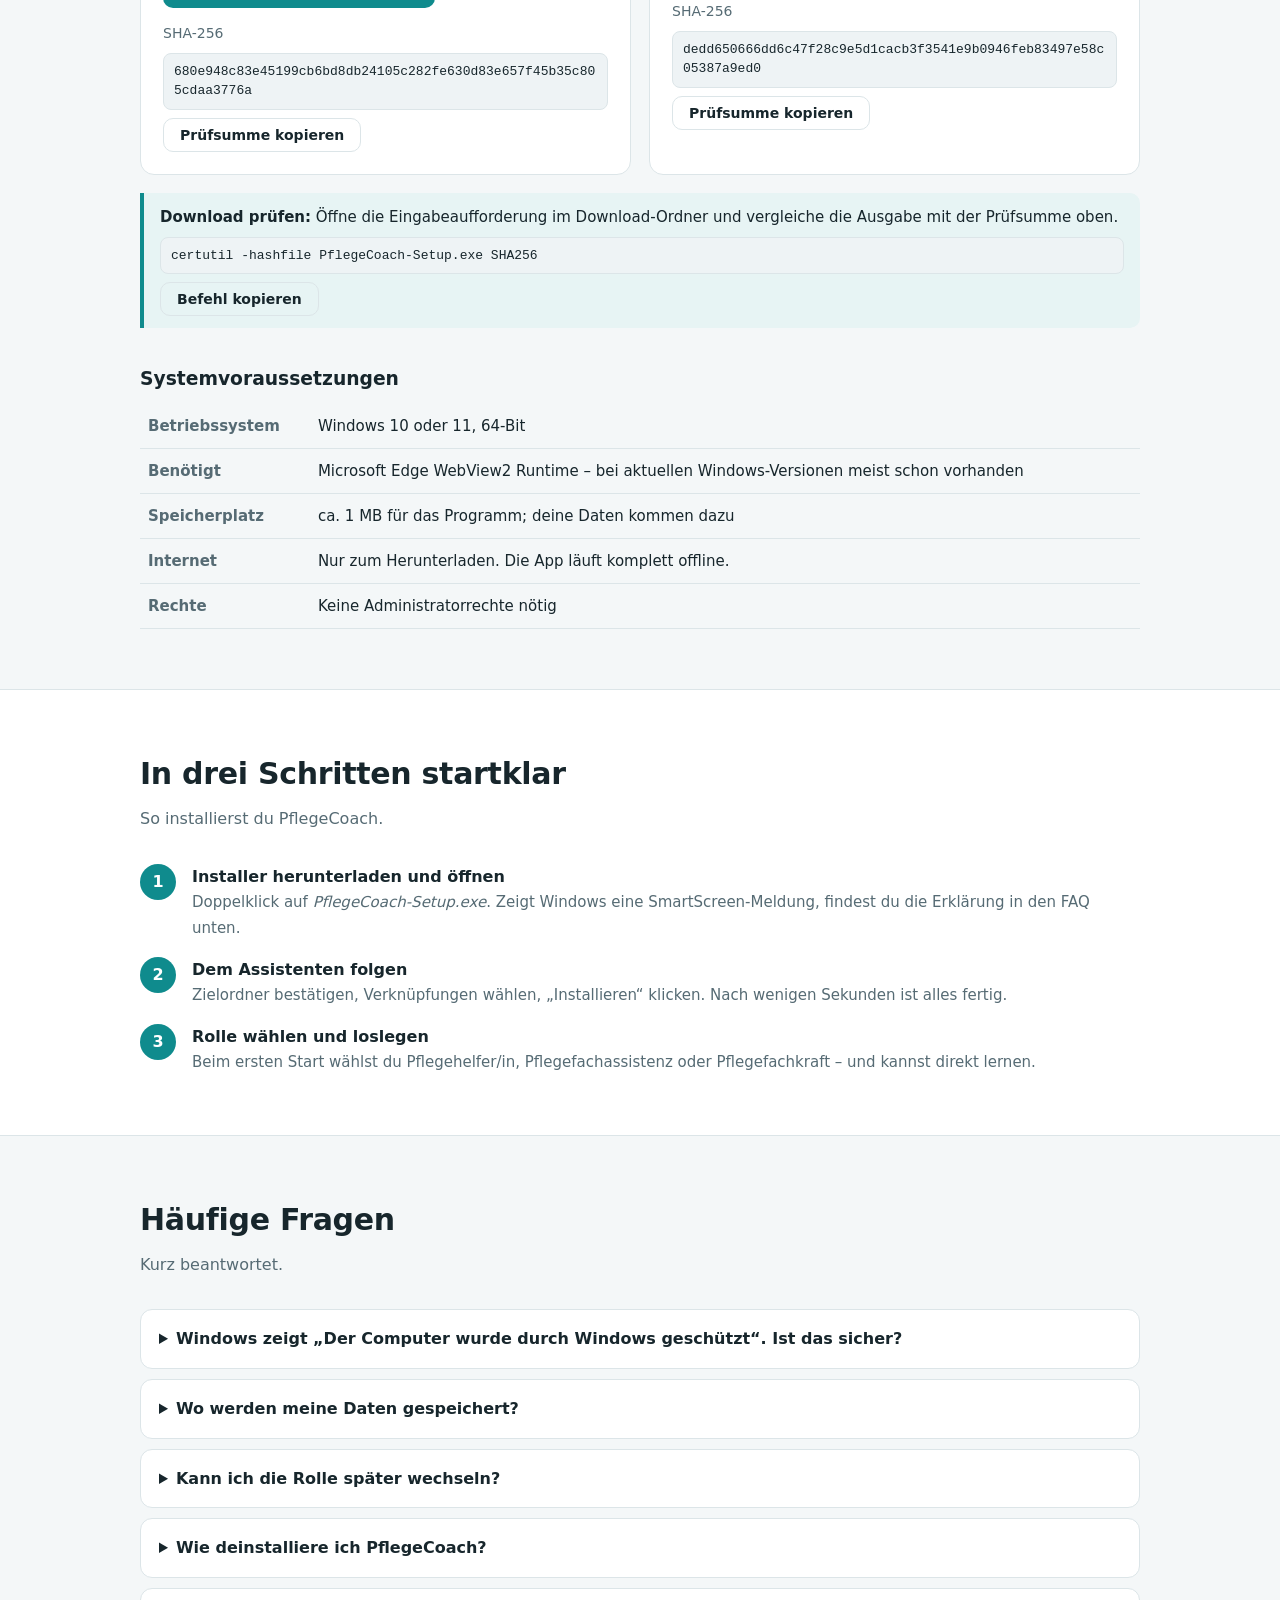
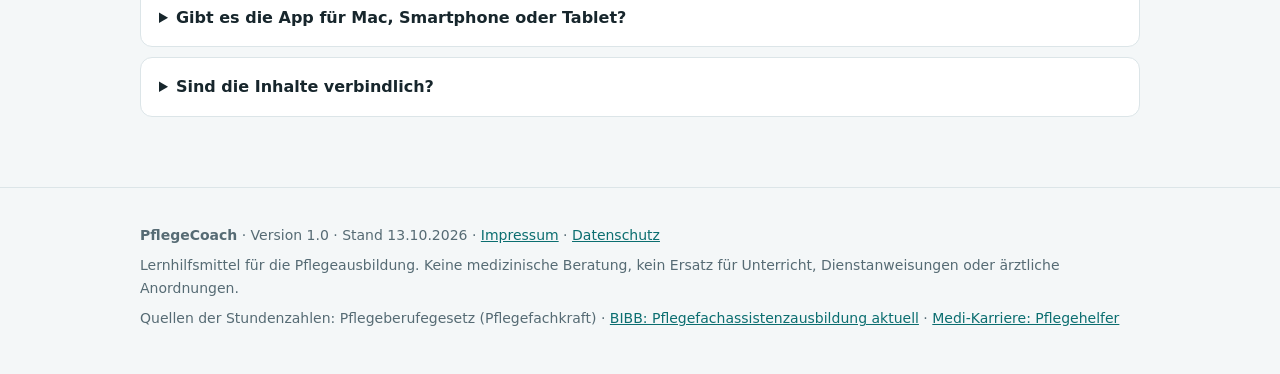
==== commit 947f50d0: "Startseite: Screenshots lassen sich vergrößern (Lightbox mit Tastatur- und Touch-Unterstützung) Co-A" ====
--- a/index.html
+++ b/index.html
@@ -65,9 +65,19 @@
 footer{padding:36px 0;border-top:1px solid var(--bd);color:var(--mut);font-size:14px}
 footer p{margin:0 0 8px}
 .note{border-left:4px solid var(--pri);background:var(--soft);border-radius:0 10px 10px 0;padding:12px 16px;font-size:15px;margin-top:18px}
+.shots img,.frame img{cursor:zoom-in}
+.shots img:focus-visible,.frame img:focus-visible{outline:3px solid var(--pri);outline-offset:2px}
+.lb{position:fixed;inset:0;z-index:50;background:#060b0c;display:flex;flex-direction:column;align-items:center;justify-content:center;padding:14px;color-scheme:dark}
+.lb[hidden]{display:none}
+.lbbox{max-width:100%;max-height:calc(100vh - 120px);overflow:auto;border-radius:10px;-webkit-overflow-scrolling:touch}
+.lb img{display:block;width:auto;height:auto;max-width:96vw;max-height:calc(100vh - 130px);cursor:default}
+.lbc{color:#dfe9ec;font-size:14px;margin:12px 0 0;text-align:center;max-width:720px}
+.lbh{display:none;color:#9bb0b8;font-size:13px;margin:4px 0 0}
+.lbx{position:absolute;top:10px;right:12px;width:44px;height:44px;border-radius:50%;border:1px solid #ffffff55;background:#000000aa;color:#fff;font-size:20px;cursor:pointer}
+.lbx:hover{background:#000}
 .mhint{display:none;border-left:4px solid var(--pri);background:var(--soft);border-radius:0 10px 10px 0;padding:12px 14px;font-size:15px;margin:0 0 16px}
 .mhint b{display:block}.mhint .btn{margin-top:10px}
-@media (max-width:820px){.mhint{display:block}.hero .wrap,.dl{grid-template-columns:1fr}.g3,.shots{grid-template-columns:1fr}.g2{grid-template-columns:1fr}h1{font-size:32px}.nav a.l{display:none}.hero{padding:40px 0 32px}section{padding:44px 0}}
+@media (max-width:820px){.lb img{width:1184px;max-width:none;max-height:none}.lbh{display:block}.mhint{display:block}.hero .wrap,.dl{grid-template-columns:1fr}.g3,.shots{grid-template-columns:1fr}.g2{grid-template-columns:1fr}h1{font-size:32px}.nav a.l{display:none}.hero{padding:40px 0 32px}section{padding:44px 0}}
 </style>
 </head>
 <body>
@@ -103,7 +113,8 @@
   <div class="card"><div class="ic">📊</div><h3>Noten</h3><p>Noten mit Gewichtung erfassen und den Durchschnitt im Blick behalten.</p></div>
   <div class="card"><div class="ic">🧮</div><h3>Rechner &amp; Normwerte</h3><p>BMI, Tropfenrate und Dosisberechnung zum Üben – dazu eine Tabelle mit Normwerten für Puls, Blutdruck, Temperatur und mehr.</p></div>
  </div>
- <div class="shots" style="margin-top:36px">
+ <p class="meta" style="margin:36px 0 12px">🔍 Tippe oder klicke auf ein Bild, um es zu vergrößern.</p>
+ <div class="shots">
   <figure><img src="img/lernkarten.png" alt="Lernkarte mit Antwortseite" loading="lazy"><figcaption>Lernkarten mit „Gewusst / Nicht gewusst“</figcaption></figure>
   <figure><img src="img/quiz.png" alt="Quizfrage mit vier Antworten" loading="lazy"><figcaption>Quiz mit Erklärung nach jeder Frage</figcaption></figure>
   <figure><img src="img/berichtsheft.png" alt="Berichtsheft mit Eintrag und Stundensumme" loading="lazy"><figcaption>Berichtsheft mit Stundensumme</figcaption></figure>
@@ -191,7 +202,25 @@
  <p>Quellen der Stundenzahlen: Pflegeberufegesetz (Pflegefachkraft) · <a href="https://www.bibb.de/pub-pflegefachassistenzausbildung-aktuell">BIBB: Pflegefachassistenzausbildung aktuell</a> · <a href="https://medi-karriere.de/medizinische-berufe/pflegehelfer">Medi-Karriere: Pflegehelfer</a></p>
 </div></footer>
 
+<div class="lb" id="lb" hidden role="dialog" aria-modal="true" aria-label="Screenshot vergrößert">
+ <button class="lbx" type="button" aria-label="Schließen">✕</button>
+ <div class="lbbox"><img alt=""></div>
+ <p class="lbc"></p>
+ <p class="lbh">Zum Verschieben wischen · Handy quer halten hilft · ✕ zum Schließen</p>
+</div>
+
 <script>
+(function(){var lb=document.getElementById("lb"),li=lb.querySelector("img"),cap=lb.querySelector(".lbc"),x=lb.querySelector(".lbx"),last=null;
+ function open(i){last=document.activeElement;li.src=i.currentSrc||i.src;li.alt=i.alt;cap.textContent=i.alt;lb.hidden=false;document.body.style.overflow="hidden";lb.querySelector(".lbbox").scrollTo(0,0);x.focus()}
+ function close(){lb.hidden=true;li.removeAttribute("src");document.body.style.overflow="";if(last&&last.focus)last.focus()}
+ document.querySelectorAll(".shots img,.frame img").forEach(function(i){
+  i.setAttribute("tabindex","0");i.setAttribute("role","button");i.setAttribute("aria-label","Vergrößern: "+i.alt);
+  i.addEventListener("click",function(){open(i)});
+  i.addEventListener("keydown",function(e){if(e.key==="Enter"||e.key===" "){e.preventDefault();open(i)}});
+ });
+ lb.addEventListener("click",function(e){if(e.target===lb||e.target===x)close()});
+ document.addEventListener("keydown",function(e){if(lb.hidden)return;if(e.key==="Escape")close();else if(e.key==="Tab"){e.preventDefault();x.focus()}});
+})();
 (function(){var sb=document.getElementById("sharebtn");if(!sb)return;
  sb.addEventListener("click",function(){var u=location.href.split("#")[0],old=sb.textContent;
   function done(m){sb.textContent=m;setTimeout(function(){sb.textContent=old},2200)}
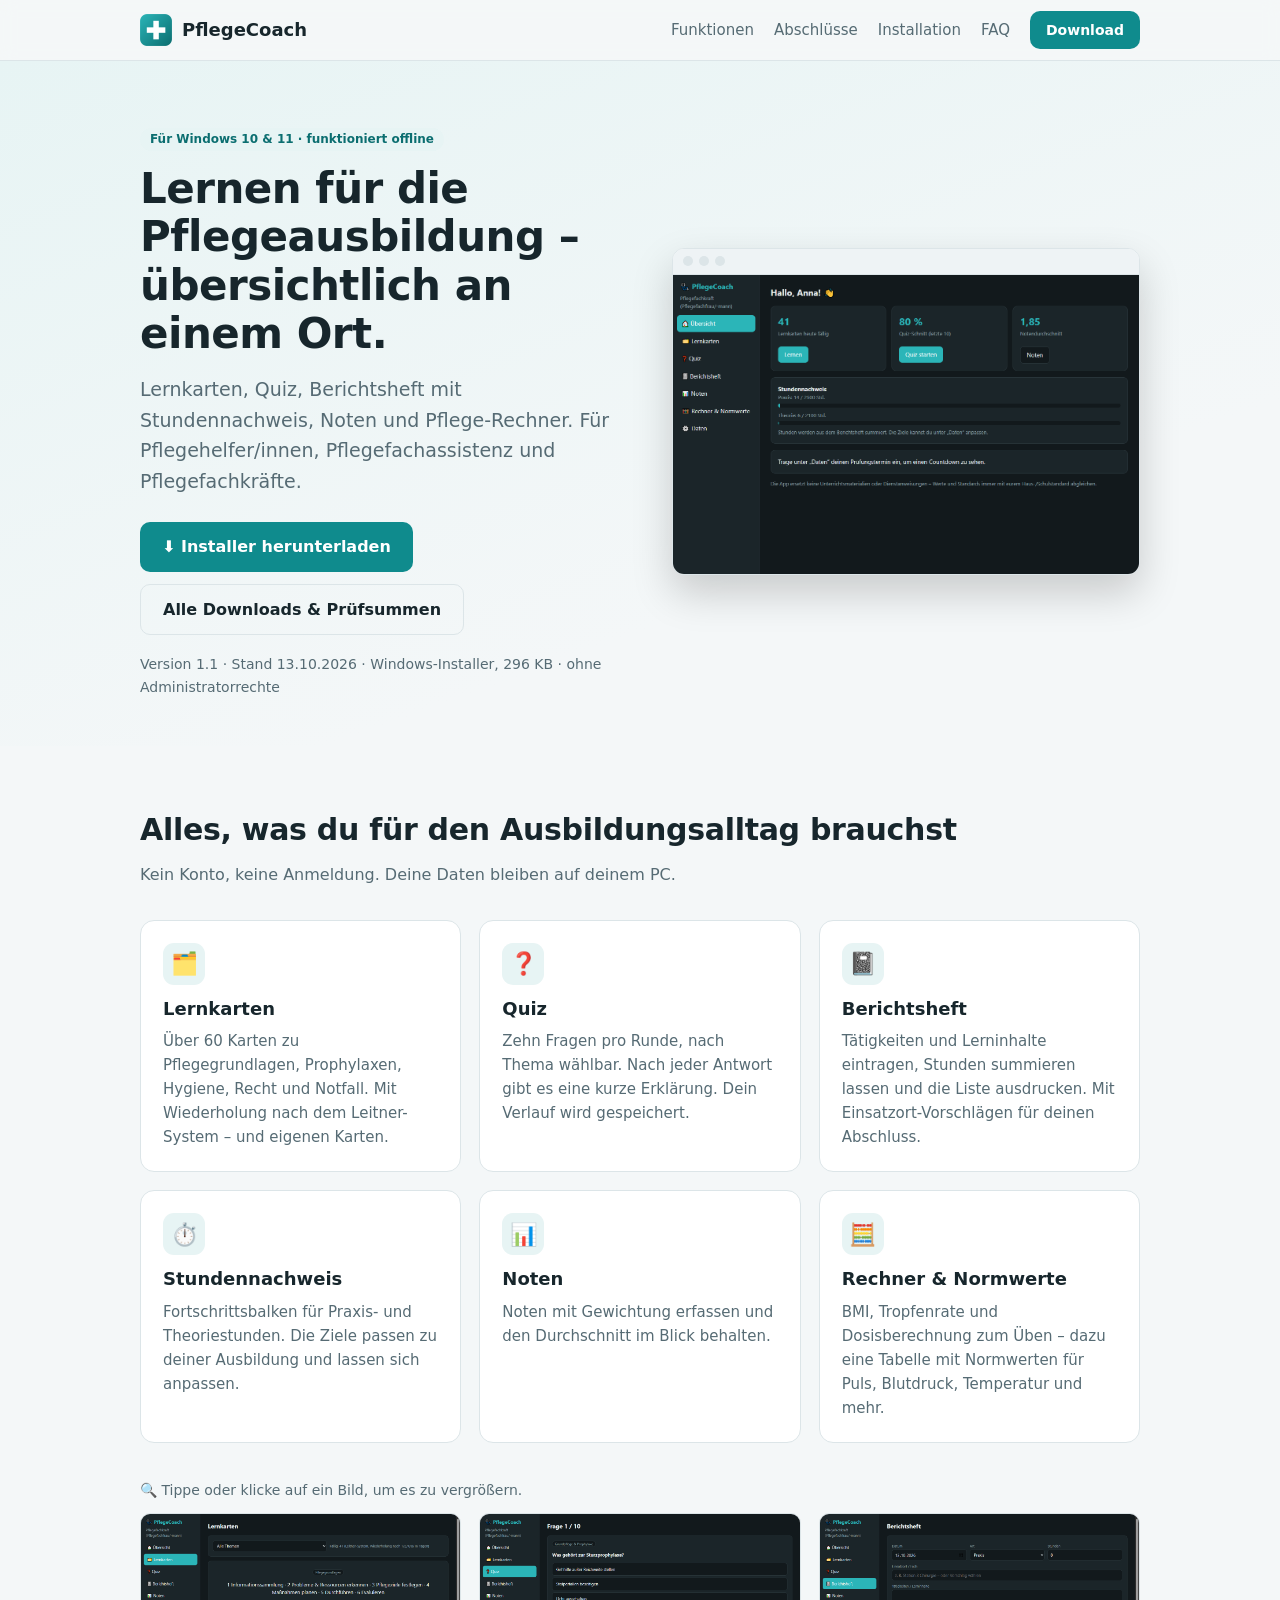
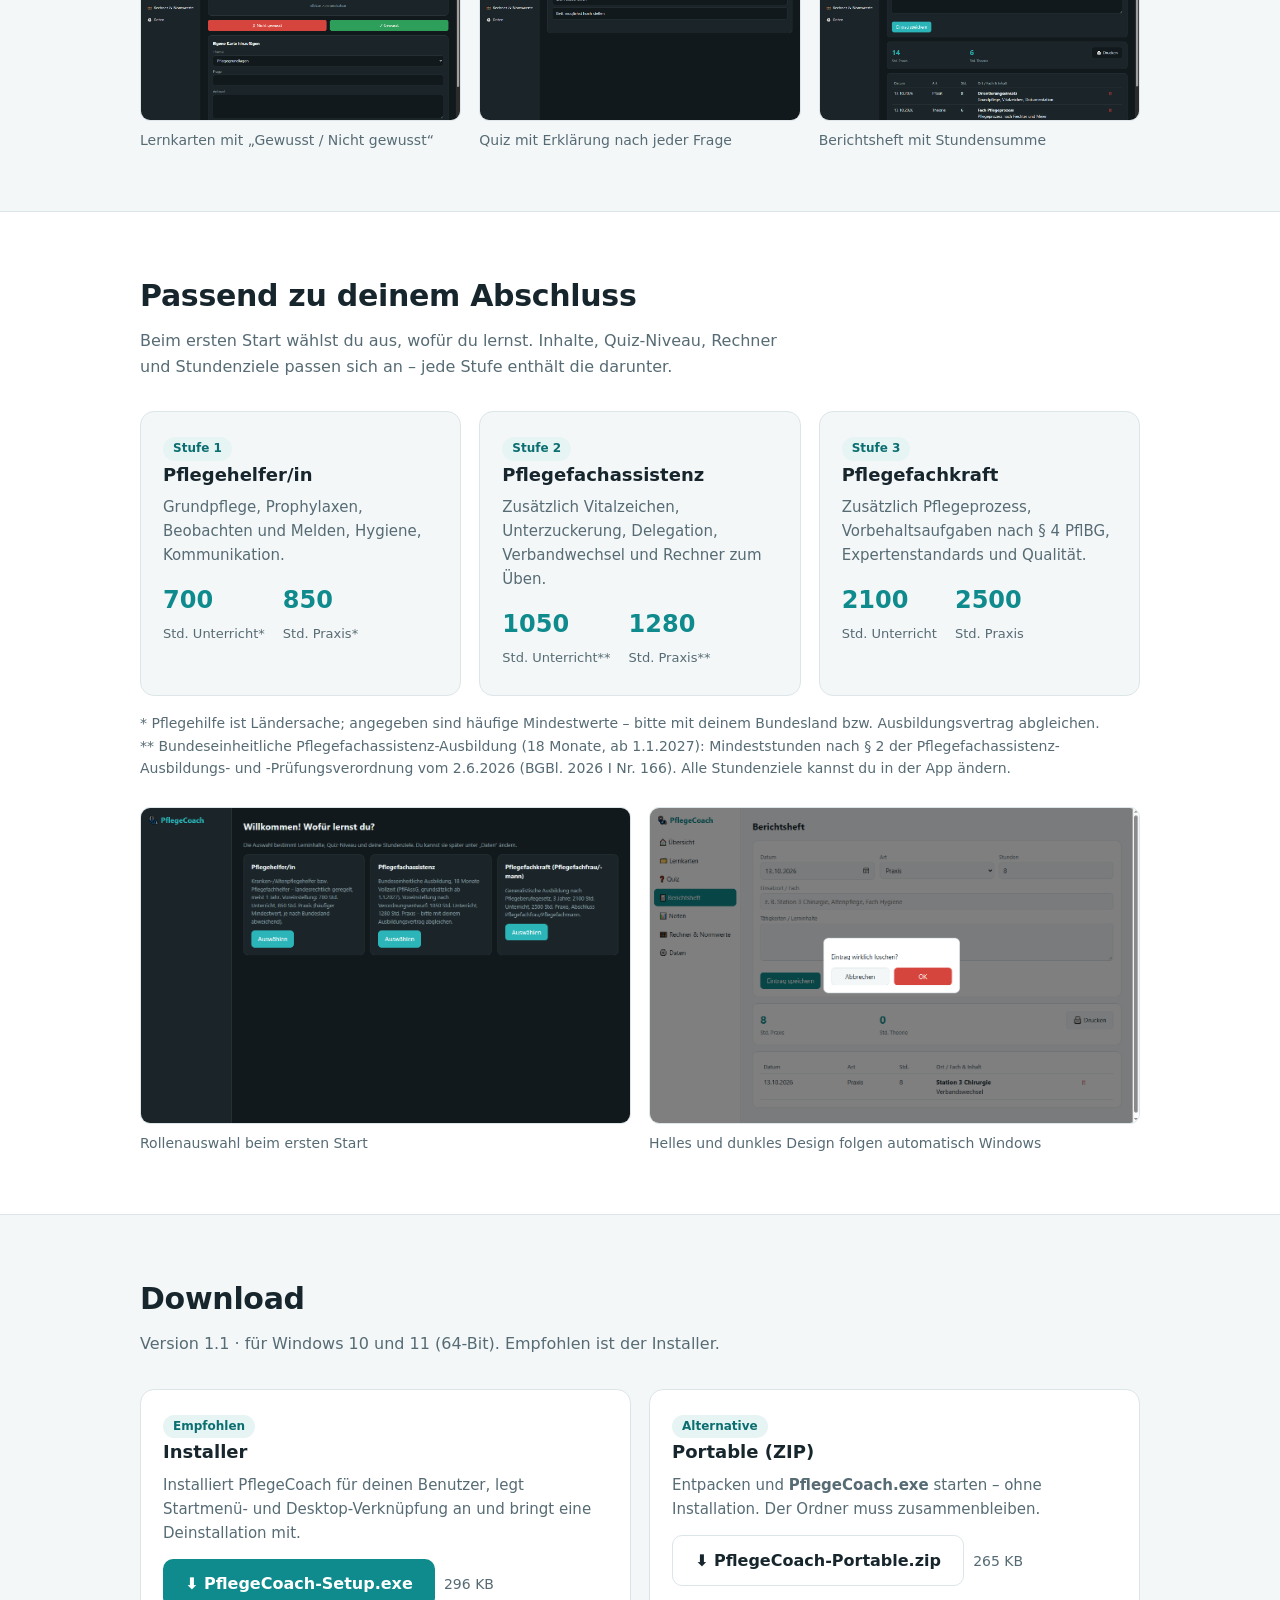
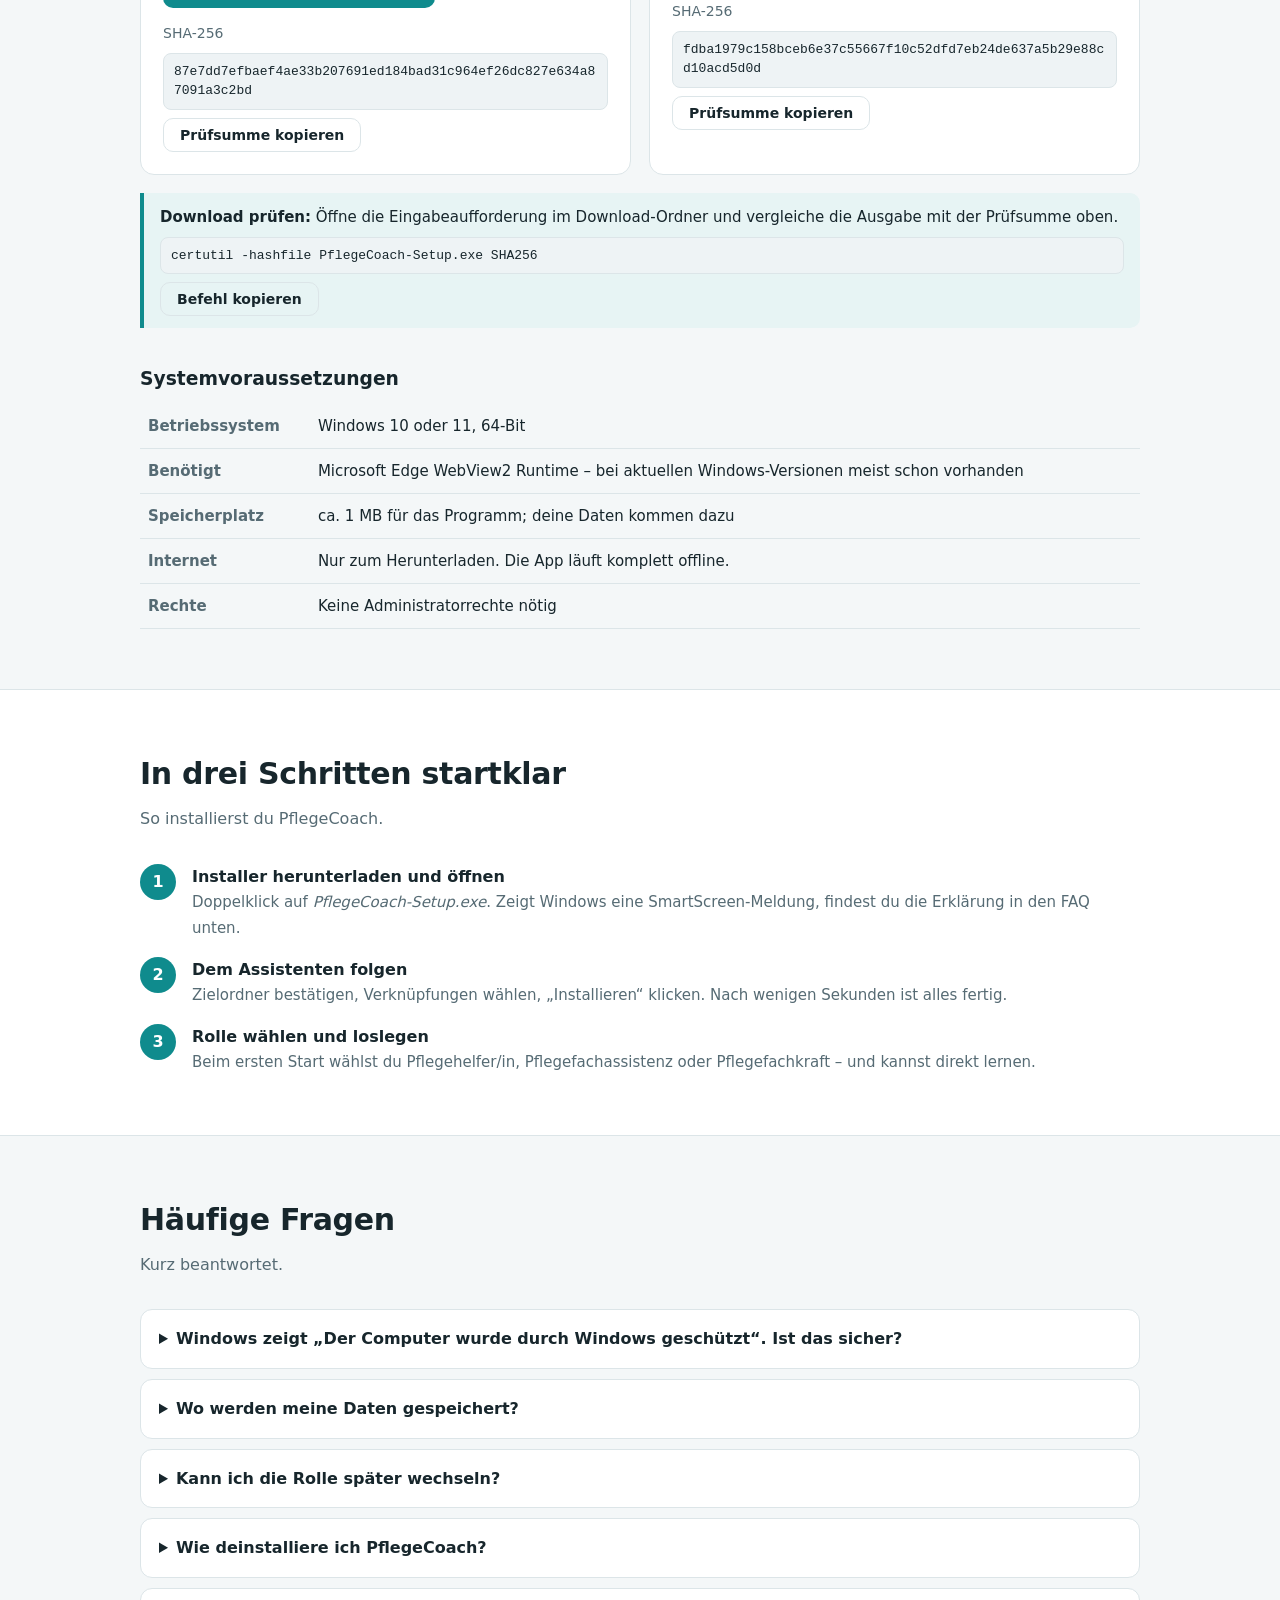
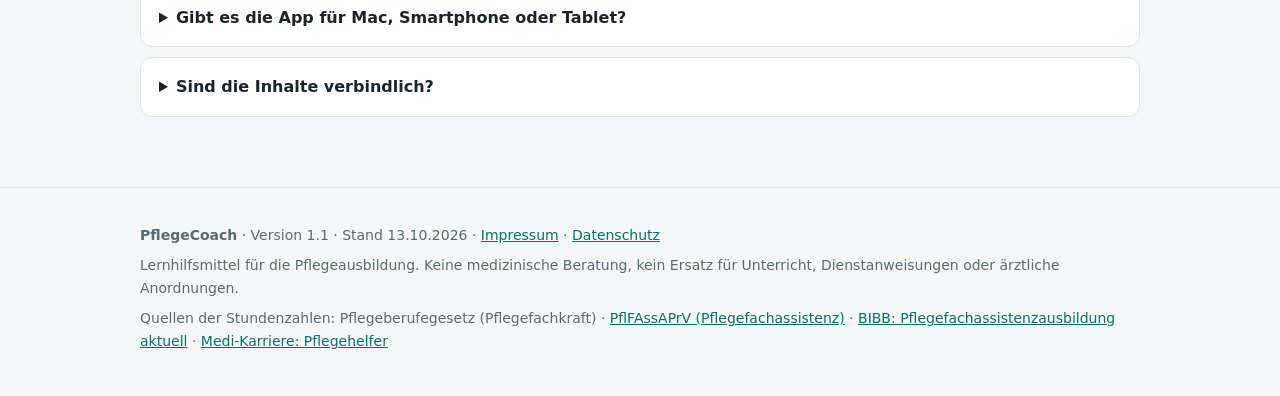
==== commit cfba7b21: "Version 1.1: neuer Installer und Portable-Version, Stundenzahlen der Pflegefachassistenz nach PflFAs" ====
--- a/index.html
+++ b/index.html
@@ -65,6 +65,11 @@
 footer{padding:36px 0;border-top:1px solid var(--bd);color:var(--mut);font-size:14px}
 footer p{margin:0 0 8px}
 .note{border-left:4px solid var(--pri);background:var(--soft);border-radius:0 10px 10px 0;padding:12px 16px;font-size:15px;margin-top:18px}
+.menubtn{display:none;white-space:nowrap;background:transparent;border:1px solid var(--bd);color:var(--tx);border-radius:10px;padding:8px 12px;font:inherit;font-size:14px;font-weight:600;cursor:pointer}
+.menubtn:hover{background:var(--soft)}
+.mmenu{display:none;border-top:1px solid var(--bd);background:var(--bg);max-height:calc(100vh - 60px);overflow:auto}
+.mmenu a{display:block;padding:15px 20px;color:var(--tx);text-decoration:none;border-bottom:1px solid var(--bd);font-size:16px}
+.mmenu a:hover,.mmenu a:focus-visible{background:var(--soft)}
 .shots img,.frame img{cursor:zoom-in}
 .shots img:focus-visible,.frame img:focus-visible{outline:3px solid var(--pri);outline-offset:2px}
 .lb{position:fixed;inset:0;z-index:50;background:#060b0c;display:flex;flex-direction:column;align-items:center;justify-content:center;padding:14px;color-scheme:dark}
@@ -77,15 +82,21 @@
 .lbx:hover{background:#000}
 .mhint{display:none;border-left:4px solid var(--pri);background:var(--soft);border-radius:0 10px 10px 0;padding:12px 14px;font-size:15px;margin:0 0 16px}
 .mhint b{display:block}.mhint .btn{margin-top:10px}
-@media (max-width:820px){.lb img{width:1184px;max-width:none;max-height:none}.lbh{display:block}.mhint{display:block}.hero .wrap,.dl{grid-template-columns:1fr}.g3,.shots{grid-template-columns:1fr}.g2{grid-template-columns:1fr}h1{font-size:32px}.nav a.l{display:none}.hero{padding:40px 0 32px}section{padding:44px 0}}
+@media (max-width:480px){.nav{gap:10px}.nav>a.btn.s{display:none}}
+@media (max-width:820px){.menubtn{display:inline-block}.mmenu:not([hidden]){display:block}.lb img{width:1184px;max-width:none;max-height:none}.lbh{display:block}.mhint{display:block}.hero .wrap,.dl{grid-template-columns:1fr}.g3,.shots{grid-template-columns:1fr}.g2{grid-template-columns:1fr}h1{font-size:32px}.nav a.l{display:none}.hero{padding:40px 0 32px}section{padding:44px 0}}
 </style>
 </head>
 <body>
 <header><div class="wrap nav">
- <a class="brand" href="#"><img src="img/icon.png" alt="">PflegeCoach</a>
+ <a class="brand" href="#"><img src="img/icon.png" width="256" height="256" alt="">PflegeCoach</a>
  <a class="l" href="#funktionen">Funktionen</a><a class="l" href="#rollen">Abschlüsse</a><a class="l" href="#installation">Installation</a><a class="l" href="#faq">FAQ</a>
  <a class="btn s" href="#download">Download</a>
-</div></header>
+ <button class="menubtn" id="menubtn" type="button" aria-expanded="false" aria-controls="mmenu"><span aria-hidden="true">☰</span> Menü</button>
+</div>
+<nav class="mmenu" id="mmenu" aria-label="Seitenabschnitte" hidden>
+ <a href="#funktionen">Funktionen</a><a href="#rollen">Abschlüsse</a><a href="#download">Download</a><a href="#installation">Installation</a><a href="#faq">Häufige Fragen</a>
+</nav>
+</header>
 
 <div class="hero"><div class="wrap">
  <div>
@@ -97,9 +108,9 @@
    <a class="btn g" href="#download">Alle Downloads &amp; Prüfsummen</a>
   </div>
   <div class="mhint"><b>Auf dem Handy unterwegs?</b>PflegeCoach läuft nur auf Windows-PCs (Windows 10/11), nicht auf Handy oder Tablet. Öffne diese Seite am PC, um den Installer herunterzuladen.<br><button class="btn g s" id="sharebtn" type="button">Link an den PC schicken</button></div>
-  <div class="meta">Version 1.0 · Stand 13.10.2026 · Windows-Installer, 294 KB · ohne Administratorrechte</div>
- </div>
- <div class="frame"><div class="bar"><i></i><i></i><i></i></div><img src="img/uebersicht.png" alt="Übersicht in PflegeCoach mit Lernkarten, Quiz-Ergebnis und Stundennachweis"></div>
+  <div class="meta">Version 1.1 · Stand 13.10.2026 · Windows-Installer, 296 KB · ohne Administratorrechte</div>
+ </div>
+ <div class="frame"><div class="bar"><i></i><i></i><i></i></div><img src="img/uebersicht.png" width="1184" height="761" alt="Übersicht in PflegeCoach mit Lernkarten, Quiz-Ergebnis und Stundennachweis"></div>
 </div></div>
 
 <section id="funktionen"><div class="wrap">
@@ -115,9 +126,9 @@
  </div>
  <p class="meta" style="margin:36px 0 12px">🔍 Tippe oder klicke auf ein Bild, um es zu vergrößern.</p>
  <div class="shots">
-  <figure><img src="img/lernkarten.png" alt="Lernkarte mit Antwortseite" loading="lazy"><figcaption>Lernkarten mit „Gewusst / Nicht gewusst“</figcaption></figure>
-  <figure><img src="img/quiz.png" alt="Quizfrage mit vier Antworten" loading="lazy"><figcaption>Quiz mit Erklärung nach jeder Frage</figcaption></figure>
-  <figure><img src="img/berichtsheft.png" alt="Berichtsheft mit Eintrag und Stundensumme" loading="lazy"><figcaption>Berichtsheft mit Stundensumme</figcaption></figure>
+  <figure><img src="img/lernkarten.png" width="1184" height="761" alt="Lernkarte mit Antwortseite" loading="lazy"><figcaption>Lernkarten mit „Gewusst / Nicht gewusst“</figcaption></figure>
+  <figure><img src="img/quiz.png" width="1184" height="761" alt="Quizfrage mit vier Antworten" loading="lazy"><figcaption>Quiz mit Erklärung nach jeder Frage</figcaption></figure>
+  <figure><img src="img/berichtsheft.png" width="1184" height="761" alt="Berichtsheft mit Eintrag und Stundensumme" loading="lazy"><figcaption>Berichtsheft mit Stundensumme</figcaption></figure>
  </div>
 </div></section>
 
@@ -132,25 +143,25 @@
   <div class="card role"><span class="tag">Stufe 3</span><h3>Pflegefachkraft</h3><p>Zusätzlich Pflegeprozess, Vorbehaltsaufgaben nach § 4 PflBG, Expertenstandards und Qualität.</p>
    <div class="h"><div><b>2100</b><span>Std. Unterricht</span></div><div><b>2500</b><span>Std. Praxis</span></div></div></div>
  </div>
- <p class="meta" style="margin-top:16px">* Pflegehilfe ist Ländersache; angegeben sind häufige Mindestwerte – bitte mit deinem Bundesland bzw. Ausbildungsvertrag abgleichen.<br>** Bundeseinheitliche Pflegefachassistenz-Ausbildung (18 Monate, grundsätzlich ab 1.1.2027); Stunden nach dem Entwurf der Ausbildungs- und Prüfungsverordnung, Änderungen vorbehalten. Alle Stundenziele kannst du in der App ändern.</p>
+ <p class="meta" style="margin-top:16px">* Pflegehilfe ist Ländersache; angegeben sind häufige Mindestwerte – bitte mit deinem Bundesland bzw. Ausbildungsvertrag abgleichen.<br>** Bundeseinheitliche Pflegefachassistenz-Ausbildung (18 Monate, ab 1.1.2027): Mindeststunden nach § 2 der Pflegefachassistenz-Ausbildungs- und -Prüfungsverordnung vom 2.6.2026 (BGBl. 2026 I Nr. 166). Alle Stundenziele kannst du in der App ändern.</p>
  <div class="shots" style="margin-top:28px;grid-template-columns:repeat(2,1fr)">
-  <figure><img src="img/rollenwahl.png" alt="Rollenauswahl beim ersten Start" loading="lazy"><figcaption>Rollenauswahl beim ersten Start</figcaption></figure>
-  <figure><img src="img/hell.png" alt="Rückfrage im hellen Design" loading="lazy"><figcaption>Helles und dunkles Design folgen automatisch Windows</figcaption></figure>
+  <figure><img src="img/rollenwahl.png" width="1184" height="761" alt="Rollenauswahl beim ersten Start" loading="lazy"><figcaption>Rollenauswahl beim ersten Start</figcaption></figure>
+  <figure><img src="img/hell.png" width="1184" height="761" alt="Rückfrage im hellen Design" loading="lazy"><figcaption>Helles und dunkles Design folgen automatisch Windows</figcaption></figure>
  </div>
 </div></section>
 
 <section id="download"><div class="wrap">
  <h2>Download</h2>
- <p class="sub">Version 1.0 · für Windows 10 und 11 (64-Bit). Empfohlen ist der Installer.</p>
+ <p class="sub">Version 1.1 · für Windows 10 und 11 (64-Bit). Empfohlen ist der Installer.</p>
  <div class="mhint"><b>Hinweis:</b>Diese Downloads sind für Windows-PCs, nicht für Handy oder Tablet.</div>
  <div class="dl">
   <div class="card">
    <span class="tag">Empfohlen</span>
    <h3>Installer</h3>
    <p>Installiert PflegeCoach für deinen Benutzer, legt Startmenü- und Desktop-Verknüpfung an und bringt eine Deinstallation mit.</p>
-   <p style="margin:14px 0"><a class="btn" href="downloads/PflegeCoach-Setup.exe" download>⬇ PflegeCoach-Setup.exe</a> <span class="meta">&nbsp;294 KB</span></p>
+   <p style="margin:14px 0"><a class="btn" href="downloads/PflegeCoach-Setup.exe" download>⬇ PflegeCoach-Setup.exe</a> <span class="meta">&nbsp;296 KB</span></p>
    <div class="meta">SHA-256</div>
-   <div class="hash" id="h1">680e948c83e45199cb6bd8db24105c282fe630d83e657f45b35c805cdaa3776a</div>
+   <div class="hash" id="h1">87e7dd7efbaef4ae33b207691ed184bad31c964ef26dc827e634a87091a3c2bd</div>
    <button class="btn g s" data-copy="h1">Prüfsumme kopieren</button>
   </div>
   <div class="card">
@@ -159,7 +170,7 @@
    <p>Entpacken und <b>PflegeCoach.exe</b> starten – ohne Installation. Der Ordner muss zusammenbleiben.</p>
    <p style="margin:14px 0"><a class="btn g" href="downloads/PflegeCoach-Portable.zip" download>⬇ PflegeCoach-Portable.zip</a> <span class="meta">&nbsp;265 KB</span></p>
    <div class="meta">SHA-256</div>
-   <div class="hash" id="h2">dedd650666dd6c47f28c9e5d1cacb3f3541e9b0946feb83497e58c05387a9ed0</div>
+   <div class="hash" id="h2">fdba1979c158bceb6e37c55667f10c52dfd7eb24de637a5b29e88cd10acd5d0d</div>
    <button class="btn g s" data-copy="h2">Prüfsumme kopieren</button>
   </div>
  </div>
@@ -197,9 +208,9 @@
 </div></section>
 
 <footer><div class="wrap">
- <p><b>PflegeCoach</b> · Version 1.0 · Stand 13.10.2026 · <a href="impressum.html">Impressum</a> · <a href="datenschutz.html">Datenschutz</a></p>
+ <p><b>PflegeCoach</b> · Version 1.1 · Stand 13.10.2026 · <a href="impressum.html">Impressum</a> · <a href="datenschutz.html">Datenschutz</a></p>
  <p>Lernhilfsmittel für die Pflegeausbildung. Keine medizinische Beratung, kein Ersatz für Unterricht, Dienstanweisungen oder ärztliche Anordnungen.</p>
- <p>Quellen der Stundenzahlen: Pflegeberufegesetz (Pflegefachkraft) · <a href="https://www.bibb.de/pub-pflegefachassistenzausbildung-aktuell">BIBB: Pflegefachassistenzausbildung aktuell</a> · <a href="https://medi-karriere.de/medizinische-berufe/pflegehelfer">Medi-Karriere: Pflegehelfer</a></p>
+ <p>Quellen der Stundenzahlen: Pflegeberufegesetz (Pflegefachkraft) · <a href="https://www.gesetze-im-internet.de/pflfassaprv/">PflFAssAPrV (Pflegefachassistenz)</a> · <a href="https://www.bibb.de/pub-pflegefachassistenzausbildung-aktuell">BIBB: Pflegefachassistenzausbildung aktuell</a> · <a href="https://medi-karriere.de/medizinische-berufe/pflegehelfer">Medi-Karriere: Pflegehelfer</a></p>
 </div></footer>
 
 <div class="lb" id="lb" hidden role="dialog" aria-modal="true" aria-label="Screenshot vergrößert">
@@ -210,6 +221,14 @@
 </div>
 
 <script>
+(function(){var mb=document.getElementById("menubtn"),mm=document.getElementById("mmenu"),ic=mb.querySelector("span");
+ function set(o){mm.hidden=!o;mb.setAttribute("aria-expanded",o?"true":"false");ic.textContent=o?"✕":"☰"}
+ mb.addEventListener("click",function(){set(mm.hidden)});
+ mm.addEventListener("click",function(e){if(e.target.tagName==="A")set(false)});
+ document.addEventListener("keydown",function(e){if(e.key==="Escape"&&!mm.hidden){set(false);mb.focus()}});
+ document.addEventListener("click",function(e){if(!mm.hidden&&!e.target.closest("header"))set(false)});
+ window.addEventListener("resize",function(){if(window.innerWidth>820)set(false)});
+})();
 (function(){var lb=document.getElementById("lb"),li=lb.querySelector("img"),cap=lb.querySelector(".lbc"),x=lb.querySelector(".lbx"),last=null;
  function open(i){last=document.activeElement;li.src=i.currentSrc||i.src;li.alt=i.alt;cap.textContent=i.alt;lb.hidden=false;document.body.style.overflow="hidden";lb.querySelector(".lbbox").scrollTo(0,0);x.focus()}
  function close(){lb.hidden=true;li.removeAttribute("src");document.body.style.overflow="";if(last&&last.focus)last.focus()}
